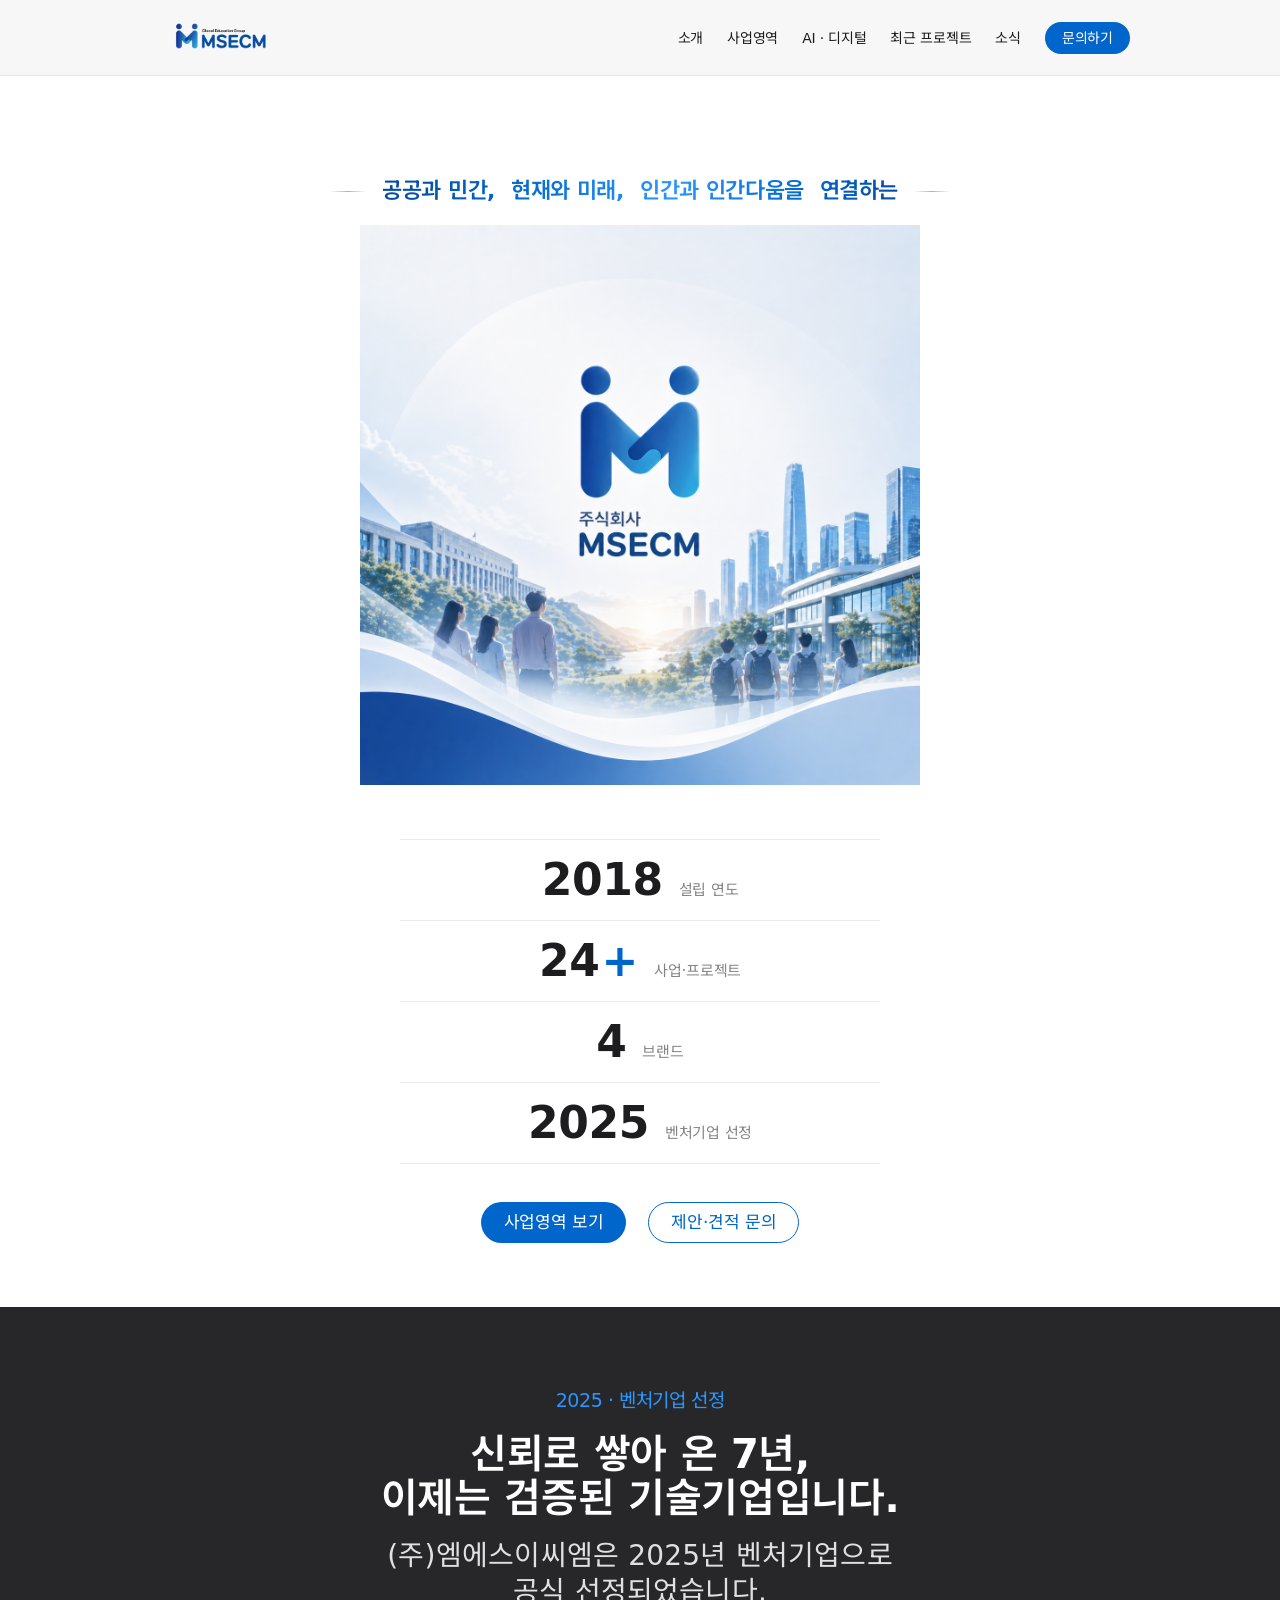
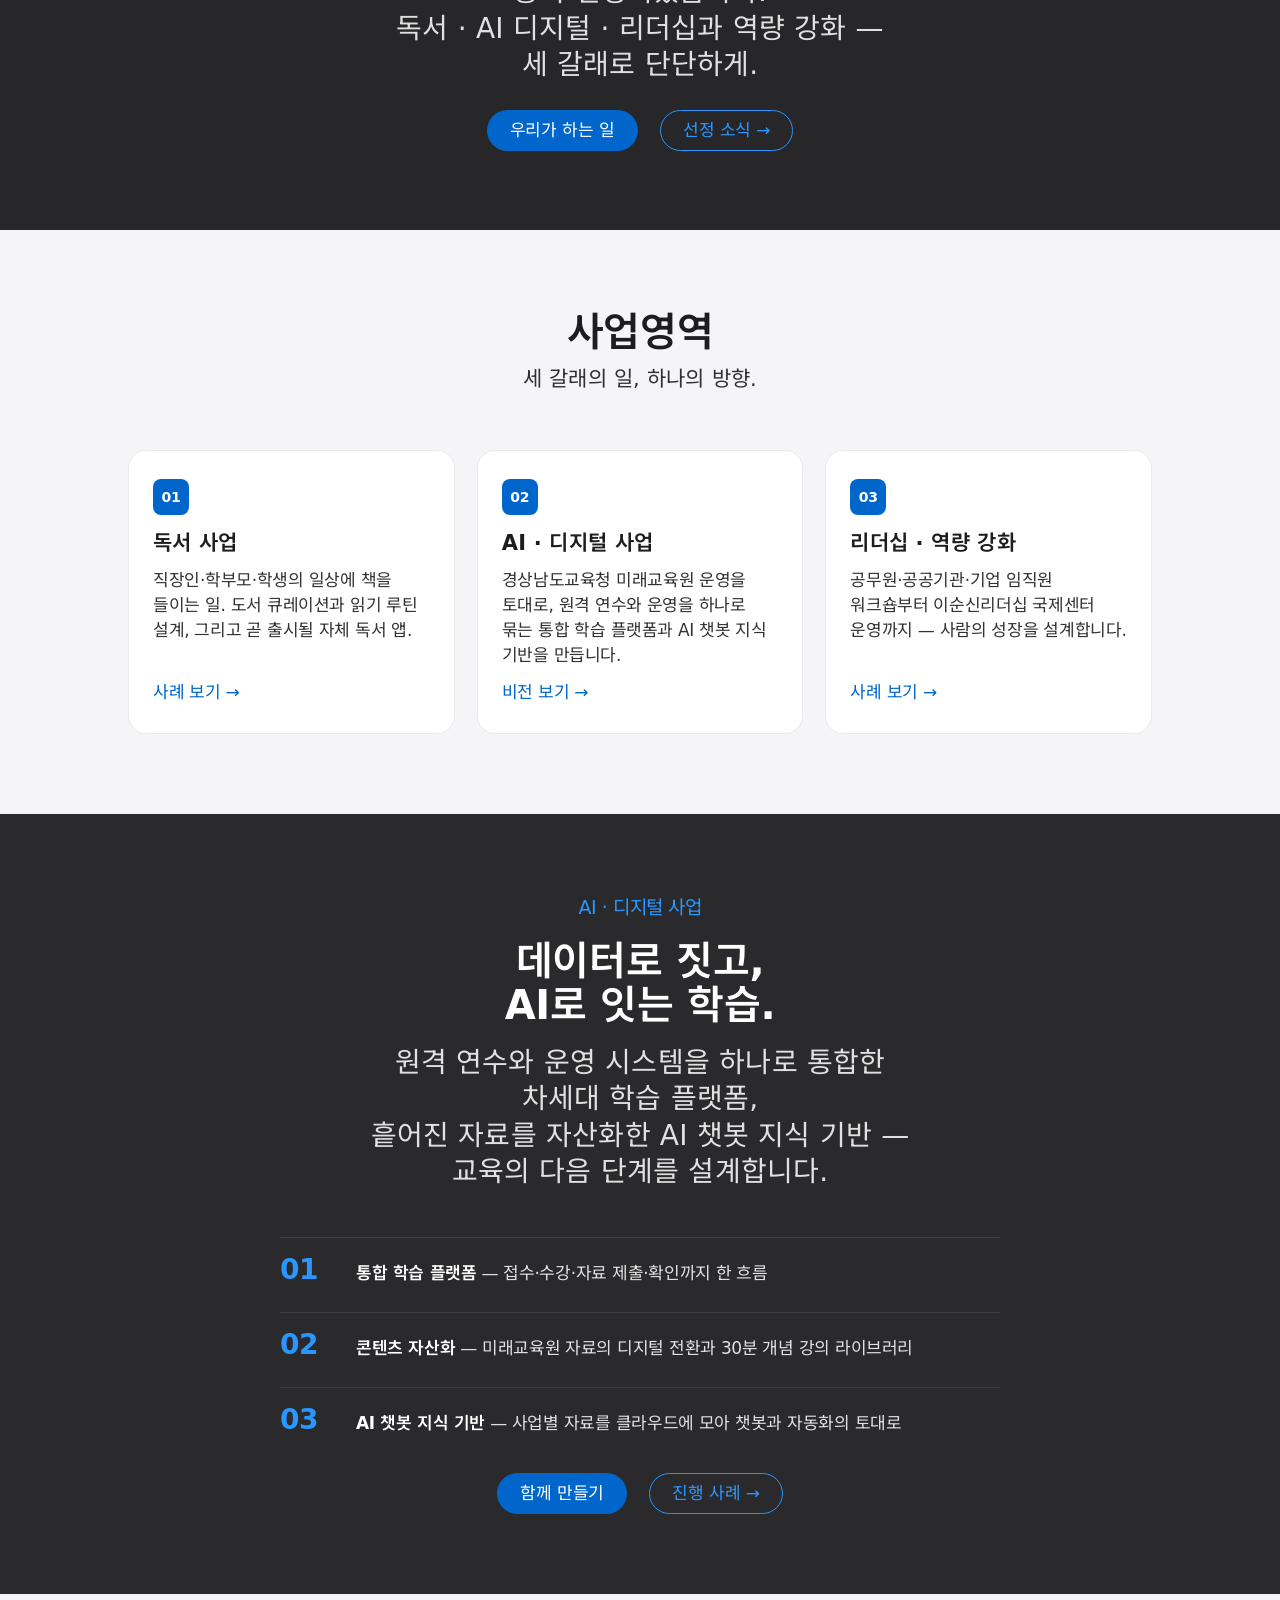
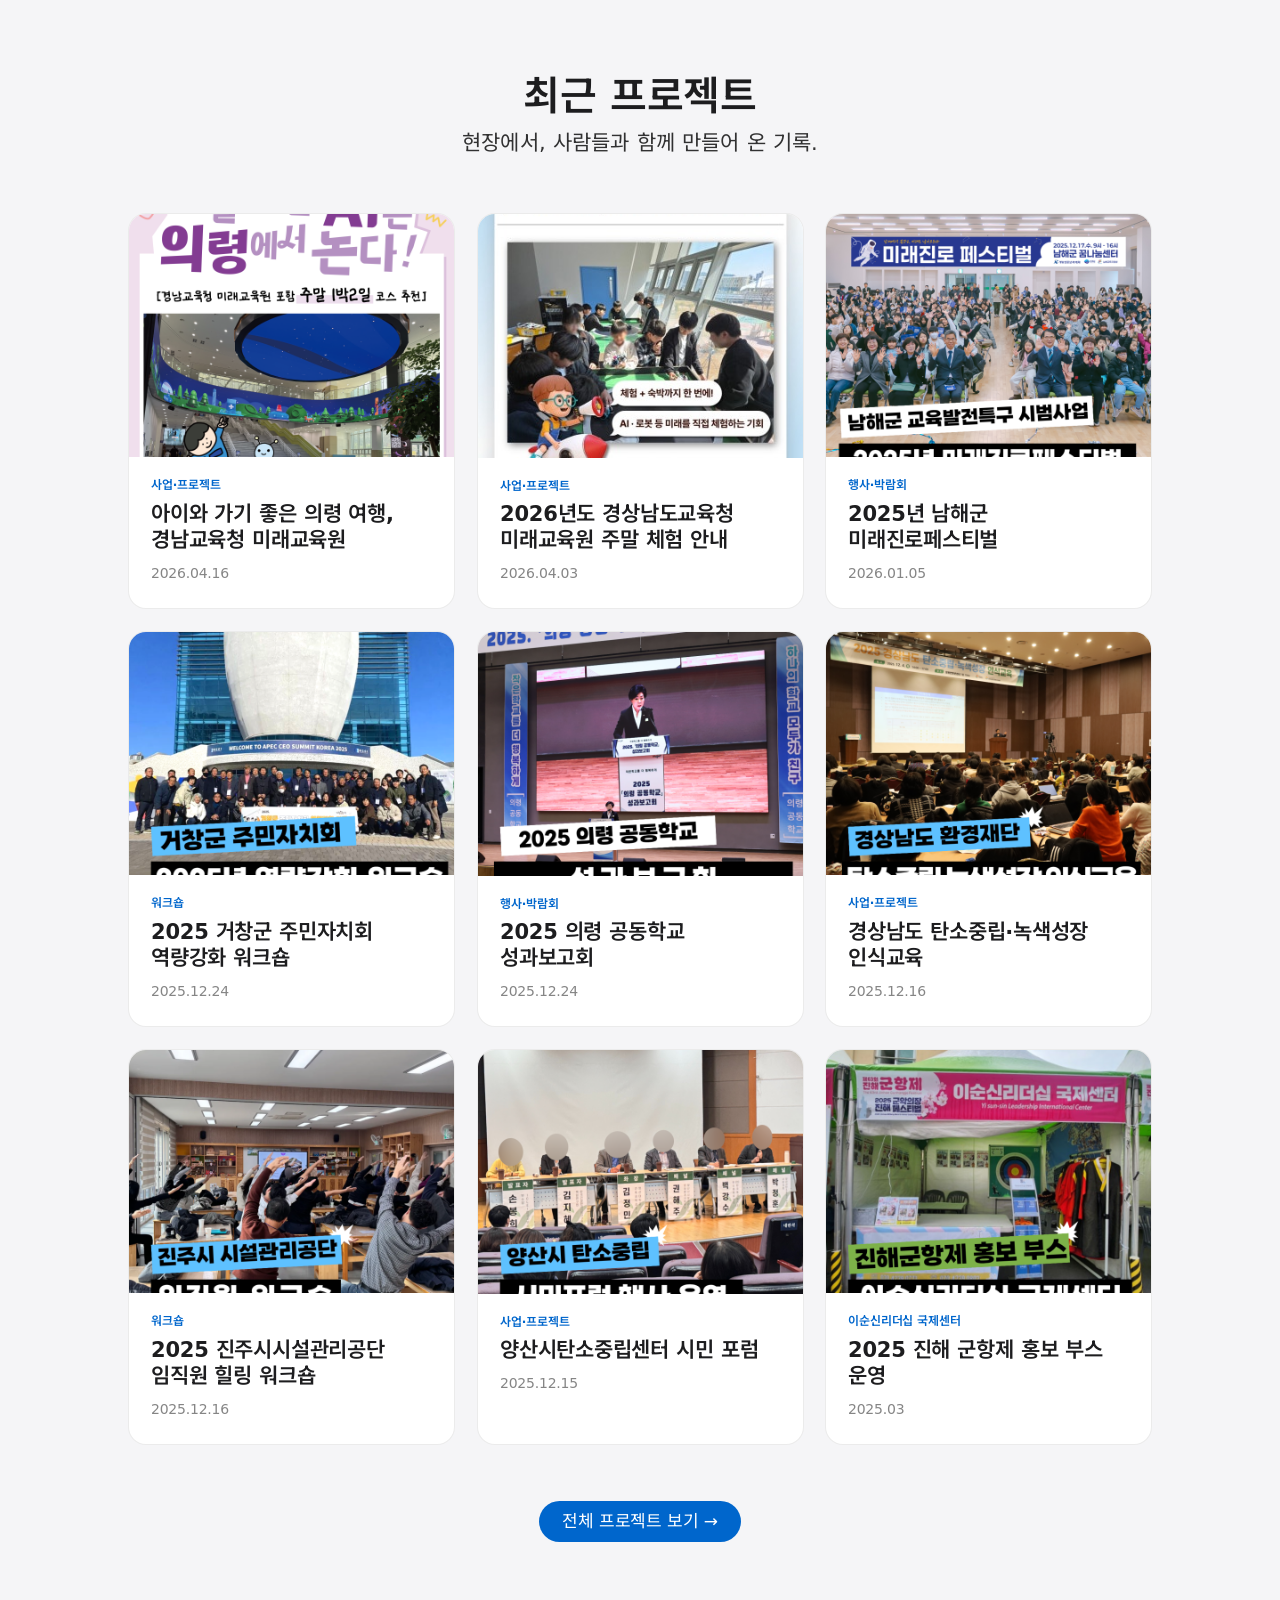
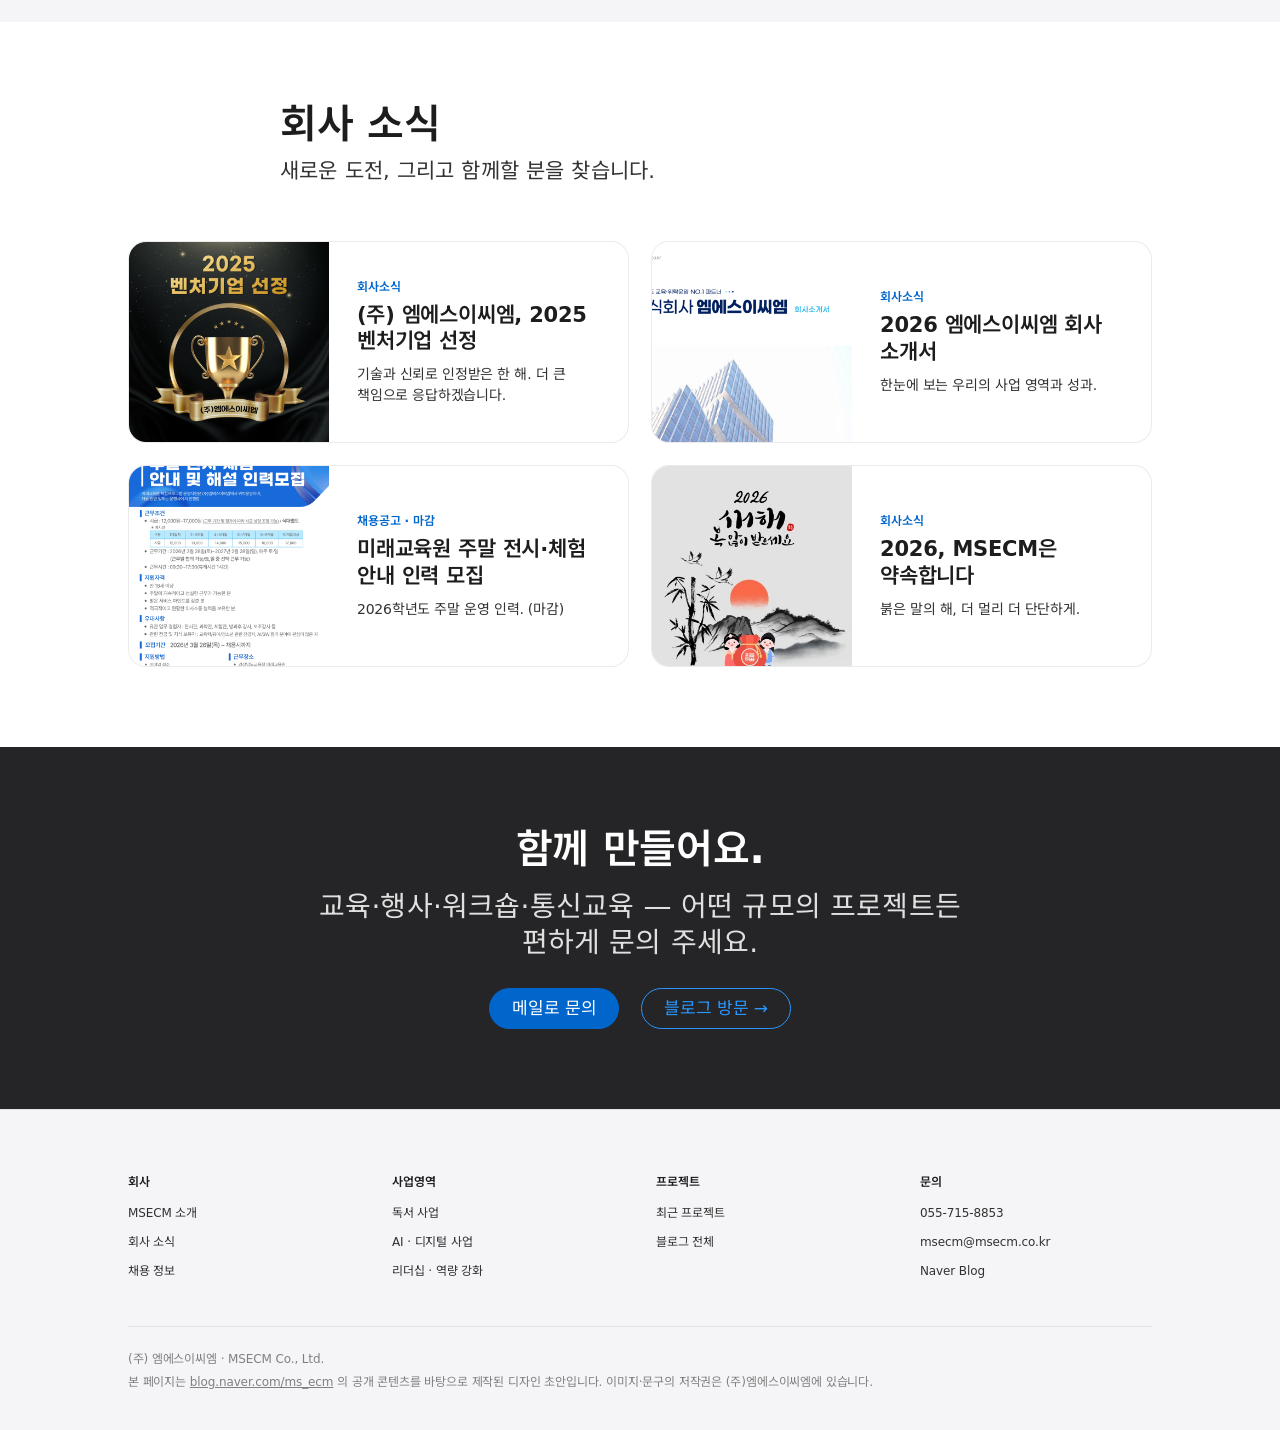
==== index.html @ b60a760e "feat: MSECM 회사 소개 단일 페이지 초안 블로그(blog.naver.com/ms_ecm)의 공개 콘텐츠를 바탕으로 design.md (Apple-inspired) 가이드라" ====
<!doctype html>
<html lang="ko">
<head>
  <meta charset="UTF-8" />
  <meta name="viewport" content="width=device-width, initial-scale=1, viewport-fit=cover" />
  <title>엠에스이씨엠 — 당신의 모든 기록을 담는 공간</title>
  <meta name="description" content="(주)엠에스이씨엠 MSECM. 독서 사업 · AI 디지털 사업 · 리더십과 역량 강화 — 사람과 미래를 잇는 교육 그룹." />
  <meta property="og:title" content="엠에스이씨엠 — 당신의 모든 기록을 담는 공간" />
  <meta property="og:image" content="assets/logo.png" />
  <link rel="icon" href="assets/logo.png" />
  <link rel="preconnect" href="https://fonts.googleapis.com" />
  <link rel="preconnect" href="https://fonts.gstatic.com" crossorigin />
  <link href="https://fonts.googleapis.com/css2?family=Inter:wght@300;400;600;700&family=Noto+Sans+KR:wght@300;400;500;600;700&display=swap" rel="stylesheet" />
  <link rel="stylesheet" href="styles.css" />
  <script defer src="scripts/reveal.js"></script>
</head>
<body>

  <!-- ────────────────────────  HEADER (frosted)  ──────────────────────── -->
  <div class="sub-nav">
    <div class="sub-nav__inner">
      <a class="sub-nav__brand" href="#" data-scroll-top aria-label="엠에스이씨엠 홈">
        <img src="assets/logo.png" alt="MSECM" />
      </a>
      <ul class="sub-nav__links">
        <li><a href="#about">소개</a></li>
        <li><a href="#business">사업영역</a></li>
        <li><a href="#digital">AI · 디지털</a></li>
        <li><a href="#projects">최근 프로젝트</a></li>
        <li><a href="#news">소식</a></li>
      </ul>
      <a class="pill pill--primary pill--sm" href="#contact">문의하기</a>
    </div>
  </div>

  <main>

    <!-- ────────────  HERO TILE — LIGHT  ──────────── -->
    <section class="tile tile--light tile--hero" id="hero">
      <div class="tile__stack" data-reveal data-reveal-stagger>
        <p class="tile__eyebrow"><span class="nowrap">공공과 민간,</span> <span class="nowrap">현재와 미래,</span> <span class="nowrap">인간과 인간다움을</span> <span class="nowrap">연결하는</span></p>
        <h1 class="visually-hidden">주식회사 MSECM</h1>

        <figure class="hero-visual">
          <img src="assets/hero-visual.png"
               alt="주식회사 MSECM — 공공과 민간, 사람과 도시를 잇는 교육 그룹"
               width="1254" height="1254"
               loading="eager" decoding="async" />
        </figure>

        <!-- Hero stats — verified facts from the blog only. Numbers
             count up on viewport entry; replace count-to attributes with
             real metrics once supplied. -->
        <dl class="hero-stats" aria-label="MSECM 핵심 지표">
          <div class="hero-stats__item" data-reveal>
            <dt class="hero-stats__value">
              <span class="hero-stats__num" data-count-to="2018">0</span>
            </dt>
            <dd class="hero-stats__label">설립 연도</dd>
          </div>
          <div class="hero-stats__item" data-reveal>
            <dt class="hero-stats__value">
              <span class="hero-stats__num" data-count-to="24">0</span><span class="hero-stats__plus">+</span>
            </dt>
            <dd class="hero-stats__label">사업·프로젝트</dd>
          </div>
          <div class="hero-stats__item" data-reveal>
            <dt class="hero-stats__value">
              <span class="hero-stats__num" data-count-to="4">0</span>
            </dt>
            <dd class="hero-stats__label">브랜드</dd>
          </div>
          <div class="hero-stats__item" data-reveal>
            <dt class="hero-stats__value">
              <span class="hero-stats__num" data-count-to="2025">0</span>
            </dt>
            <dd class="hero-stats__label">벤처기업 선정</dd>
          </div>
        </dl>

        <div class="tile__actions">
          <a class="pill pill--primary" href="#business">사업영역 보기</a>
          <a class="pill pill--ghost" href="#contact">제안·견적 문의</a>
        </div>
      </div>
    </section>

    <!-- ────────────  ABOUT TILE — DARK  ──────────── -->
    <section class="tile tile--dark" id="about">
      <div class="tile__stack tile__stack--narrow" data-reveal data-reveal-stagger>
        <p class="tile__eyebrow tile__eyebrow--on-dark">2025 · 벤처기업 선정</p>
        <h2 class="tile__headline">
          <span class="nowrap">신뢰로 쌓아 온 7년,</span><br />
          <span class="nowrap">이제는 검증된 기술기업입니다.</span>
        </h2>
        <p class="tile__lede tile__lede--on-dark">
          (주)엠에스이씨엠은 <span class="nowrap">2025년 벤처기업으로</span> <span class="nowrap">공식 선정되었습니다.</span><br />
          독서 · <span class="nowrap">AI 디지털</span> · <span class="nowrap">리더십과 역량 강화</span> — <span class="nowrap">세 갈래로 단단하게.</span>
        </p>
        <div class="tile__actions">
          <a class="pill pill--primary" href="#business">우리가 하는 일</a>
          <a class="pill pill--ghost-on-dark" href="https://blog.naver.com/ms_ecm/224118324405" target="_blank" rel="noopener">선정 소식 →</a>
        </div>
      </div>
    </section>

    <!-- ────────────  BUSINESS GRID — LIGHT (PARCHMENT)  ────────────
         3대 사업으로 단순화: 독서 / AI 디지털 / 리더십·역량 강화 -->
    <section class="tile tile--parchment" id="business">
      <div class="container">
        <header class="section-head" data-reveal data-reveal-stagger>
          <h2 class="section-head__title">사업영역</h2>
          <p class="section-head__lede">
            <span class="nowrap">세 갈래의 일,</span> <span class="nowrap">하나의 방향.</span>
          </p>
        </header>

        <div class="grid grid--3" data-reveal>
          <article class="utility-card">
            <div class="utility-card__icon utility-card__icon--blue">01</div>
            <h3 class="utility-card__title">독서 사업</h3>
            <p class="utility-card__text">
              직장인·학부모·학생의 일상에 책을 들이는 일.
              도서 큐레이션과 읽기 루틴 설계, 그리고 곧 출시될 자체 독서 앱.
            </p>
            <a class="utility-card__link" href="#projects">사례 보기 →</a>
          </article>

          <article class="utility-card">
            <div class="utility-card__icon utility-card__icon--blue">02</div>
            <h3 class="utility-card__title">AI · 디지털 사업</h3>
            <p class="utility-card__text">
              경상남도교육청 미래교육원 운영을 토대로, 원격 연수와 운영을 하나로 묶는 통합 학습 플랫폼과 AI 챗봇 지식 기반을 만듭니다.
            </p>
            <a class="utility-card__link" href="#digital">비전 보기 →</a>
          </article>

          <article class="utility-card">
            <div class="utility-card__icon utility-card__icon--blue">03</div>
            <h3 class="utility-card__title">리더십 · 역량 강화</h3>
            <p class="utility-card__text">
              공무원·공공기관·기업 임직원 워크숍부터 이순신리더십 국제센터 운영까지 — 사람의 성장을 설계합니다.
            </p>
            <a class="utility-card__link" href="#projects">사례 보기 →</a>
          </article>
        </div>
      </div>
    </section>

    <!-- ────────────  AI · DIGITAL VISION TILE — DARK  ──────────── -->
    <section class="tile tile--dark tile--dark-2" id="digital">
      <div class="tile__stack" data-reveal data-reveal-stagger>
        <p class="tile__eyebrow tile__eyebrow--on-dark">AI · 디지털 사업</p>
        <h2 class="tile__headline">
          <span class="nowrap">데이터로 짓고,</span><br /><span class="nowrap">AI로 잇는 학습.</span>
        </h2>
        <p class="tile__lede tile__lede--on-dark">
          <span class="nowrap">원격 연수와 운영 시스템을 하나로 통합한</span> <span class="nowrap">차세대 학습 플랫폼,</span><br />
          <span class="nowrap">흩어진 자료를 자산화한</span> <span class="nowrap">AI 챗봇 지식 기반</span> — <span class="nowrap">교육의 다음 단계를 설계합니다.</span>
        </p>

        <ul class="vision-points" aria-label="AI 디지털 핵심 과제">
          <li class="vision-points__item">
            <span class="vision-points__num">01</span>
            <span class="vision-points__text"><strong>통합 학습 플랫폼</strong> — 접수·수강·자료 제출·확인까지 한 흐름</span>
          </li>
          <li class="vision-points__item">
            <span class="vision-points__num">02</span>
            <span class="vision-points__text"><strong>콘텐츠 자산화</strong> — 미래교육원 자료의 디지털 전환과 30분 개념 강의 라이브러리</span>
          </li>
          <li class="vision-points__item">
            <span class="vision-points__num">03</span>
            <span class="vision-points__text"><strong>AI 챗봇 지식 기반</strong> — 사업별 자료를 클라우드에 모아 챗봇과 자동화의 토대로</span>
          </li>
        </ul>

        <div class="tile__actions">
          <a class="pill pill--primary" href="#contact">함께 만들기</a>
          <a class="pill pill--ghost-on-dark" href="#projects">진행 사례 →</a>
        </div>
      </div>
    </section>

    <!-- ────────────  RECENT PROJECTS GALLERY — PARCHMENT  ──────────── -->
    <section class="tile tile--parchment" id="projects">
      <div class="container">
        <header class="section-head" data-reveal data-reveal-stagger>
          <h2 class="section-head__title">최근 프로젝트</h2>
          <p class="section-head__lede">
            현장에서, 사람들과 함께 만들어 온 기록.
          </p>
        </header>

        <div class="grid grid--3">
          <!-- Project cards filled below by data -->
          <a class="project-card" data-reveal href="https://blog.naver.com/ms_ecm/224254129410" target="_blank" rel="noopener">
            <figure class="project-card__media"><img src="assets/posts/post_01.jpg" alt="" loading="lazy" /></figure>
            <div class="project-card__body">
              <p class="project-card__cat">사업·프로젝트</p>
              <h3 class="project-card__title">아이와 가기 좋은 의령 여행, 경남교육청 미래교육원</h3>
              <p class="project-card__date">2026.04.16</p>
            </div>
          </a>

          <a class="project-card" data-reveal href="https://blog.naver.com/ms_ecm/224239577907" target="_blank" rel="noopener">
            <figure class="project-card__media"><img src="assets/posts/post_02.jpg" alt="" loading="lazy" /></figure>
            <div class="project-card__body">
              <p class="project-card__cat">사업·프로젝트</p>
              <h3 class="project-card__title">2026년도 경상남도교육청 미래교육원 주말 체험 안내</h3>
              <p class="project-card__date">2026.04.03</p>
            </div>
          </a>

          <a class="project-card" data-reveal href="https://blog.naver.com/ms_ecm/224135117184" target="_blank" rel="noopener">
            <figure class="project-card__media"><img src="assets/posts/post_06.jpg" alt="" loading="lazy" /></figure>
            <div class="project-card__body">
              <p class="project-card__cat">행사·박람회</p>
              <h3 class="project-card__title">2025년 남해군 미래진로페스티벌</h3>
              <p class="project-card__date">2026.01.05</p>
            </div>
          </a>

          <a class="project-card" data-reveal href="https://blog.naver.com/ms_ecm/224121180670" target="_blank" rel="noopener">
            <figure class="project-card__media"><img src="assets/posts/post_10.jpg" alt="" loading="lazy" /></figure>
            <div class="project-card__body">
              <p class="project-card__cat">워크숍</p>
              <h3 class="project-card__title">2025 거창군 주민자치회 역량강화 워크숍</h3>
              <p class="project-card__date">2025.12.24</p>
            </div>
          </a>

          <a class="project-card" data-reveal href="https://blog.naver.com/ms_ecm/224121122840" target="_blank" rel="noopener">
            <figure class="project-card__media"><img src="assets/posts/post_11.jpg" alt="" loading="lazy" /></figure>
            <div class="project-card__body">
              <p class="project-card__cat">행사·박람회</p>
              <h3 class="project-card__title">2025 의령 공동학교 성과보고회</h3>
              <p class="project-card__date">2025.12.24</p>
            </div>
          </a>

          <a class="project-card" data-reveal href="https://blog.naver.com/ms_ecm/224111872100" target="_blank" rel="noopener">
            <figure class="project-card__media"><img src="assets/posts/post_13.jpg" alt="" loading="lazy" /></figure>
            <div class="project-card__body">
              <p class="project-card__cat">사업·프로젝트</p>
              <h3 class="project-card__title">경상남도 탄소중립·녹색성장 인식교육</h3>
              <p class="project-card__date">2025.12.16</p>
            </div>
          </a>

          <a class="project-card" data-reveal href="https://blog.naver.com/ms_ecm/224111669261" target="_blank" rel="noopener">
            <figure class="project-card__media"><img src="assets/posts/post_14.jpg" alt="" loading="lazy" /></figure>
            <div class="project-card__body">
              <p class="project-card__cat">워크숍</p>
              <h3 class="project-card__title">2025 진주시시설관리공단 임직원 힐링 워크숍</h3>
              <p class="project-card__date">2025.12.16</p>
            </div>
          </a>

          <a class="project-card" data-reveal href="https://blog.naver.com/ms_ecm/224110159519" target="_blank" rel="noopener">
            <figure class="project-card__media"><img src="assets/posts/post_15.jpg" alt="" loading="lazy" /></figure>
            <div class="project-card__body">
              <p class="project-card__cat">사업·프로젝트</p>
              <h3 class="project-card__title">양산시탄소중립센터 시민 포럼</h3>
              <p class="project-card__date">2025.12.15</p>
            </div>
          </a>

          <a class="project-card" data-reveal href="https://blog.naver.com/ms_ecm/223898147611" target="_blank" rel="noopener">
            <figure class="project-card__media"><img src="assets/posts/post_33.jpg" alt="" loading="lazy" /></figure>
            <div class="project-card__body">
              <p class="project-card__cat">이순신리더십 국제센터</p>
              <h3 class="project-card__title">2025 진해 군항제 홍보 부스 운영</h3>
              <p class="project-card__date">2025.03</p>
            </div>
          </a>
        </div>

        <div class="section-foot">
          <a class="pill pill--primary" href="https://blog.naver.com/ms_ecm" target="_blank" rel="noopener">전체 프로젝트 보기 →</a>
        </div>
      </div>
    </section>

    <!-- ────────────  NEWS — LIGHT  ──────────── -->
    <section class="tile tile--light" id="news">
      <div class="container">
        <header class="section-head section-head--left" data-reveal data-reveal-stagger>
          <h2 class="section-head__title">회사 소식</h2>
          <p class="section-head__lede">새로운 도전, 그리고 함께할 분을 찾습니다.</p>
        </header>

        <div class="grid grid--2">
          <a class="news-card" data-reveal href="https://blog.naver.com/ms_ecm/224118324405" target="_blank" rel="noopener">
            <figure class="news-card__media"><img src="assets/posts/post_12.jpg" alt="" loading="lazy" /></figure>
            <div class="news-card__body">
              <p class="news-card__cat">회사소식</p>
              <h3 class="news-card__title">(주) 엠에스이씨엠, 2025 벤처기업 선정</h3>
              <p class="news-card__text">기술과 신뢰로 인정받은 한 해. 더 큰 책임으로 응답하겠습니다.</p>
            </div>
          </a>

          <a class="news-card" data-reveal href="https://blog.naver.com/ms_ecm/224178712526" target="_blank" rel="noopener">
            <figure class="news-card__media"><img src="assets/posts/post_05.jpg" alt="" loading="lazy" /></figure>
            <div class="news-card__body">
              <p class="news-card__cat">회사소식</p>
              <h3 class="news-card__title">2026 엠에스이씨엠 회사 소개서</h3>
              <p class="news-card__text">한눈에 보는 우리의 사업 영역과 성과.</p>
            </div>
          </a>

          <a class="news-card" data-reveal href="https://blog.naver.com/ms_ecm/224230295740" target="_blank" rel="noopener">
            <figure class="news-card__media"><img src="assets/posts/post_03.jpg" alt="" loading="lazy" /></figure>
            <div class="news-card__body">
              <p class="news-card__cat">채용공고 · 마감</p>
              <h3 class="news-card__title">미래교육원 주말 전시·체험 안내 인력 모집</h3>
              <p class="news-card__text">2026학년도 주말 운영 인력. (마감)</p>
            </div>
          </a>

          <a class="news-card" data-reveal href="https://blog.naver.com/ms_ecm/224131287110" target="_blank" rel="noopener">
            <figure class="news-card__media"><img src="assets/posts/post_07.jpg" alt="" loading="lazy" /></figure>
            <div class="news-card__body">
              <p class="news-card__cat">회사소식</p>
              <h3 class="news-card__title">2026, MSECM은 약속합니다</h3>
              <p class="news-card__text">붉은 말의 해, 더 멀리 더 단단하게.</p>
            </div>
          </a>
        </div>
      </div>
    </section>

    <!-- ────────────  CTA — DARK  ──────────── -->
    <section class="tile tile--dark tile--dark-3" id="contact">
      <div class="tile__stack tile__stack--narrow" data-reveal data-reveal-stagger>
        <h2 class="tile__headline">
          함께 만들어요.
        </h2>
        <p class="tile__lede tile__lede--on-dark">
          교육·행사·워크숍·통신교육 — <span class="nowrap">어떤 규모의 프로젝트든</span> <span class="nowrap">편하게 문의 주세요.</span>
        </p>
        <div class="tile__actions">
          <a class="pill pill--primary" href="mailto:msecm@msecm.co.kr">메일로 문의</a>
          <a class="pill pill--ghost-on-dark" href="https://blog.naver.com/ms_ecm" target="_blank" rel="noopener">블로그 방문 →</a>
        </div>
      </div>
    </section>

  </main>

  <!-- ────────────────────────  FOOTER  ──────────────────────── -->
  <footer class="footer">
    <div class="container footer__inner">
      <div class="footer__cols">
        <section class="footer__col">
          <h4>회사</h4>
          <ul>
            <li><a href="#about">MSECM 소개</a></li>
            <li><a href="#news">회사 소식</a></li>
            <li><a href="#news">채용 정보</a></li>
          </ul>
        </section>
        <section class="footer__col">
          <h4>사업영역</h4>
          <ul>
            <li><a href="#business">독서 사업</a></li>
            <li><a href="#digital">AI · 디지털 사업</a></li>
            <li><a href="#business">리더십 · 역량 강화</a></li>
          </ul>
        </section>
        <section class="footer__col">
          <h4>프로젝트</h4>
          <ul>
            <li><a href="#projects">최근 프로젝트</a></li>
            <li><a href="https://blog.naver.com/ms_ecm" target="_blank" rel="noopener">블로그 전체</a></li>
          </ul>
        </section>
        <section class="footer__col">
          <h4>문의</h4>
          <ul>
            <li><a href="tel:055-715-8853">055-715-8853</a></li>
            <li><a href="mailto:msecm@msecm.co.kr">msecm@msecm.co.kr</a></li>
            <li><a href="https://blog.naver.com/ms_ecm" target="_blank" rel="noopener">Naver Blog</a></li>
          </ul>
        </section>
      </div>

      <div class="footer__legal">
        <p>(주) 엠에스이씨엠 · MSECM Co., Ltd.</p>
        <p class="footer__fineprint">
          본 페이지는 <a href="https://blog.naver.com/ms_ecm" target="_blank" rel="noopener">blog.naver.com/ms_ecm</a> 의 공개 콘텐츠를 바탕으로 제작된 디자인 초안입니다.
          이미지·문구의 저작권은 (주)엠에스이씨엠에 있습니다.
        </p>
      </div>
    </div>
  </footer>

</body>
</html>
---- styles.css ----
/* ============================================================
   MSECM — Apple-inspired design system
   Tokens are taken directly from design.md.
   ============================================================ */

:root {
  /* ── Color tokens ── */
  --action-blue:        #0066cc;
  --focus-blue:         #0071e3;
  --sky-link:           #2997ff;
  --ink:                #1d1d1f;          /* near-black ink */
  --paper:              #ffffff;
  --parchment:          #f5f5f7;
  --pearl:              #fafafc;
  --tile-dark-1:        #272729;
  --tile-dark-2:        #2a2a2c;
  --tile-dark-3:        #252527;
  --void:               #000000;

  --ink-80:             rgba(0, 0, 0, 0.80);
  --ink-48:             rgba(0, 0, 0, 0.48);
  --hairline:           rgba(0, 0, 0, 0.08);
  --divider-04:         rgba(0, 0, 0, 0.04);
  --chip-gray:          rgba(210, 210, 215, 0.64);

  /* ── The single shadow in the system (product on surface) ── */
  --product-shadow:     rgba(0, 0, 0, 0.22) 3px 5px 30px 0;

  /* ── Type stacks ──
     SF Pro on Apple platforms via system-ui; Inter as the closest
     open-source equivalent elsewhere; Noto Sans KR for Hangul. */
  --font-display:
    "SF Pro Display", -apple-system, BlinkMacSystemFont, system-ui,
    "Inter", "Noto Sans KR", "Helvetica Neue", Helvetica, Arial, sans-serif;
  --font-text:
    "SF Pro Text", -apple-system, BlinkMacSystemFont, system-ui,
    "Inter", "Noto Sans KR", "Helvetica Neue", Helvetica, Arial, sans-serif;

  /* ── Radii ── */
  --r-pill:    980px;
  --r-card:    18px;
  --r-utility: 8px;
  --r-pearl:   11px;

  /* ── Heights ── */
  --subnav-h:  76px;
}

/* ────────────────  Reset / base  ──────────────── */
*, *::before, *::after { box-sizing: border-box; }
html, body { margin: 0; padding: 0; }
html {
  scroll-behavior: smooth;
  /* ── Korean line-breaking rules ──
     `word-break: normal` (default) splits long Hangul runs at *syllable*
     boundaries when a line overflows, producing awkward breaks like
     "선정되었습니|다". `keep-all` treats Hangul as words separated by
     spaces — same rule the language already uses for ear/eye reading.
     `overflow-wrap: break-word` keeps a safety net for legitimately
     unbreakable strings (long URLs, no-space CJK).
     `line-break: strict` improves punctuation handling at line ends. */
  word-break: keep-all;
  overflow-wrap: break-word;
  line-break: strict;
}
body {
  background: var(--paper);
  color: var(--ink);
  font-family: var(--font-text);
  font-size: 17px;
  font-weight: 400;
  line-height: 1.47;
  letter-spacing: -0.374px;
  -webkit-font-smoothing: antialiased;
  -moz-osx-font-smoothing: grayscale;
  text-rendering: optimizeLegibility;
}
img { max-width: 100%; height: auto; display: block; }
a { color: var(--action-blue); text-decoration: none; }
a:hover { text-decoration: underline; }
ul { list-style: none; padding: 0; margin: 0; }
button { font: inherit; }

/* Universal focus ring — Focus Blue, never decorative */
:focus-visible {
  outline: 2px solid var(--focus-blue);
  outline-offset: 2px;
  border-radius: 6px;
}

/* ────────────────────  HEADER (frosted parchment)  ──────────────────── */
.sub-nav {
  position: sticky;
  top: 0;
  z-index: 100;
  height: var(--subnav-h);
  background: rgba(245, 245, 247, 0.80);
  backdrop-filter: saturate(180%) blur(20px);
  -webkit-backdrop-filter: saturate(180%) blur(20px);
  border-bottom: 1px solid var(--hairline);
}
.sub-nav__inner {
  max-width: 1024px;
  margin: 0 auto;
  height: 100%;
  padding: 0 22px;
  display: flex;
  align-items: center;
  gap: 24px;
}
.sub-nav__brand {
  display: inline-flex;
  align-items: center;
  height: 60px;
}
.sub-nav__brand img {
  height: 56px;        /* 단일 헤더 — 워드마크가 또렷하게 살아남는 큰 사이즈 */
  width: auto;
  display: block;
}
.sub-nav__brand:hover { text-decoration: none; opacity: 0.85; }
.sub-nav__links {
  display: flex;
  gap: 24px;
  margin-left: auto;
}
.sub-nav__links a {
  color: var(--ink);
  font-size: 14px;
  font-weight: 400;
  letter-spacing: -0.224px;
}
.sub-nav__links a:hover { text-decoration: none; opacity: 0.7; }

/* ──────────────────────────  PILL CTAs  ────────────────────────── */
.pill {
  display: inline-flex;
  align-items: center;
  justify-content: center;
  font-family: var(--font-text);
  font-size: 17px;
  font-weight: 400;
  line-height: 1;
  letter-spacing: -0.22px;
  border-radius: var(--r-pill);
  padding: 11px 22px;
  border: 1px solid transparent;
  cursor: pointer;
  transition: transform 0.18s ease, background-color 0.18s ease, color 0.18s ease;
  text-decoration: none;
  white-space: nowrap;
}
.pill:hover { text-decoration: none; }
.pill:active { transform: scale(0.95); }   /* signature press */
.pill--sm { font-size: 14px; padding: 8px 16px; letter-spacing: -0.224px; }

.pill--primary {
  background: var(--action-blue);
  color: var(--paper);
}
.pill--primary:hover { background: #0077ed; }

.pill--ghost {
  background: transparent;
  color: var(--action-blue);
  border-color: var(--action-blue);
}
.pill--ghost:hover { background: rgba(0, 102, 204, 0.05); }

.pill--ghost-on-dark {
  background: transparent;
  color: var(--sky-link);
  border-color: var(--sky-link);
}
.pill--ghost-on-dark:hover { background: rgba(41, 151, 255, 0.10); }

/* ─────────────────────────  TILES (full-bleed)  ───────────────────── */
.tile {
  width: 100%;
  padding: 80px 22px;
  /* Edge-to-edge: NO border-radius. Color change is the divider. */
}
.tile--hero { padding-top: 100px; padding-bottom: 64px; }

.tile--light      { background: var(--paper);      color: var(--ink); }
.tile--parchment  { background: var(--parchment);  color: var(--ink); }
.tile--dark       { background: var(--tile-dark-1); color: var(--paper); }
.tile--dark-2     { background: var(--tile-dark-2); color: var(--paper); }
.tile--dark-3     { background: var(--tile-dark-3); color: var(--paper); }

.tile__stack {
  max-width: 980px;
  margin: 0 auto;
  text-align: center;
  display: flex;
  flex-direction: column;
  align-items: center;
  gap: 18px;
}
.tile__stack--narrow { max-width: 760px; }

.tile__eyebrow {
  font-family: var(--font-display);
  font-size: 19px;
  font-weight: 400;
  line-height: 1.42;
  letter-spacing: -0.022em;
  color: var(--action-blue);
  margin: 0;
  text-transform: none;
  max-width: 720px;
}
.tile__eyebrow--on-dark { color: var(--sky-link); }

/* ─── Hero eyebrow: gradient + side hairlines ─────────────────────────────
   The hero's slogan needs more presence than a regular eyebrow without
   becoming a headline. Treatment: a multi-stop blue gradient clipped to
   the text + thin hairline rules on both sides + weight 600 to lift it
   off the canvas. Scoped to .tile--hero so other eyebrows stay calm. */
.tile--hero .tile__eyebrow {
  font-size: 22px;
  font-weight: 600;
  line-height: 1.40;
  letter-spacing: -0.020em;
  display: flex;
  align-items: center;
  justify-content: center;
  gap: 16px;
  text-align: center;

  /* Gradient text — Action Blue → Sky Link Blue → deep navy.
     The gradient gives the slogan a quiet shimmer that matches the
     blue palette of the hero illustration. */
  background-image: linear-gradient(
    100deg,
    #0a3a8c 0%,
    #0066cc 28%,
    #2997ff 55%,
    #0066cc 78%,
    #0a3a8c 100%
  );
  -webkit-background-clip: text;
          background-clip: text;
  color: transparent;
  -webkit-text-fill-color: transparent;
}
.tile--hero .tile__eyebrow::before,
.tile--hero .tile__eyebrow::after {
  content: '';
  display: inline-block;
  flex: 0 0 auto;
  width: 36px;
  height: 1px;
  background: linear-gradient(
    90deg,
    transparent 0%,
    rgba(0, 102, 204, 0.45) 50%,
    rgba(0, 102, 204, 0) 100%
  );
}
.tile--hero .tile__eyebrow::after {
  background: linear-gradient(
    90deg,
    rgba(0, 102, 204, 0) 0%,
    rgba(0, 102, 204, 0.45) 50%,
    transparent 100%
  );
}

@media (max-width: 640px) {
  .tile--hero .tile__eyebrow {
    font-size: 17px;
    gap: 10px;
    flex-wrap: nowrap;
  }
  .tile--hero .tile__eyebrow::before,
  .tile--hero .tile__eyebrow::after { width: 22px; }
}

.tile__headline {
  font-family: var(--font-display);
  font-size: 40px;
  font-weight: 600;
  line-height: 1.10;
  letter-spacing: -0.32px;
  margin: 0;
}
.tile__headline--xl {
  font-size: 56px;
  line-height: 1.07;
  letter-spacing: -0.28px;
}

.tile__lede {
  font-family: var(--font-display);
  font-size: 28px;
  font-weight: 400;
  line-height: 1.30;
  letter-spacing: 0.196px;
  margin: 0;
  max-width: 720px;
  color: var(--ink);
}
.tile__lede--on-dark { color: rgba(255, 255, 255, 0.86); }

.tile__actions {
  display: flex;
  gap: 22px;
  flex-wrap: wrap;
  justify-content: center;
  margin-top: 8px;
}

/* ──────────────────────  HERO STATS (vertical strip)  ──────────────────────
   Stacked vertically — each row is a single oversized number with a quiet
   label, separated by hairlines. Numbers count up on viewport entry via JS. */
.hero-stats {
  display: flex;
  flex-direction: column;
  gap: 0;
  margin: 36px 0 12px;
  padding: 0;
  list-style: none;
  width: 100%;
  max-width: 480px;
}
.hero-stats__item {
  display: flex;
  align-items: baseline;
  justify-content: center;     /* center the (number + label) pair */
  gap: 16px;
  padding: 18px 4px;
  border-top: 1px solid var(--hairline);
  text-align: center;
}
.hero-stats__item:last-child { border-bottom: 1px solid var(--hairline); }

.hero-stats__value {
  font-family: var(--font-display);
  font-size: 44px;
  font-weight: 600;
  line-height: 1.0;
  letter-spacing: -0.36px;
  color: var(--ink);
  margin: 0;
  white-space: nowrap;
  display: inline-flex;
  align-items: baseline;
}
.hero-stats__num { display: inline-block; min-width: 0; }
.hero-stats__plus {
  color: var(--action-blue);
  font-weight: 600;
  margin-left: 2px;
}
.hero-stats__label {
  font-family: var(--font-text);
  font-size: 15px;
  font-weight: 400;
  letter-spacing: -0.224px;
  line-height: 1.30;
  color: var(--ink-48);
  margin: 0;
}

@media (max-width: 480px) {
  .hero-stats__value { font-size: 34px; }
  .hero-stats__label { font-size: 13px; }
  .hero-stats__item { padding: 14px 4px; gap: 16px; }
}

/* ──────────────────────  REVEAL ANIMATION (Apple-like)  ──────────────────────
   Generic scroll-triggered fade + slide. Honors prefers-reduced-motion.
   - [data-reveal]                : single element fades in
   - [data-reveal][data-reveal-stagger] > * : children stagger in sequence
*/
[data-reveal] {
  opacity: 0;
  transform: translateY(20px);
  transition:
    opacity 0.8s cubic-bezier(0.42, 0, 0.58, 1),
    transform 0.8s cubic-bezier(0.42, 0, 0.58, 1);
  will-change: opacity, transform;
}
[data-reveal].is-visible {
  opacity: 1;
  transform: none;
}

/* Stagger children of a revealed container */
[data-reveal-stagger] > * {
  opacity: 0;
  transform: translateY(16px);
  transition:
    opacity 0.7s cubic-bezier(0.42, 0, 0.58, 1),
    transform 0.7s cubic-bezier(0.42, 0, 0.58, 1);
}
[data-reveal-stagger].is-visible > * { opacity: 1; transform: none; }
[data-reveal-stagger].is-visible > *:nth-child(1) { transition-delay: 0.00s; }
[data-reveal-stagger].is-visible > *:nth-child(2) { transition-delay: 0.10s; }
[data-reveal-stagger].is-visible > *:nth-child(3) { transition-delay: 0.20s; }
[data-reveal-stagger].is-visible > *:nth-child(4) { transition-delay: 0.30s; }
[data-reveal-stagger].is-visible > *:nth-child(5) { transition-delay: 0.40s; }
[data-reveal-stagger].is-visible > *:nth-child(6) { transition-delay: 0.50s; }

/* Hero stats: when each row reveals individually it should slide in slightly
   from the right so the count-up reads as a "ticker arriving from offstage". */
.hero-stats__item[data-reveal] { transform: translateY(12px); }
.hero-stats__item[data-reveal].is-visible { transform: none; }

/* Reduced motion: skip everything, snap to final state */
@media (prefers-reduced-motion: reduce) {
  [data-reveal],
  [data-reveal-stagger] > * {
    opacity: 1 !important;
    transform: none !important;
    transition: none !important;
  }
}

/* ──────────────────────  VISION POINTS (AI 디지털 다크 타일)  ──────────────────────
   3-row numbered list inside the dark vision tile. Numbers are oversized
   in Sky Link Blue so they read against the near-black surface; the
   accompanying text sits at body weight with a strong-emphasis lead. */
.vision-points {
  display: flex;
  flex-direction: column;
  gap: 22px;
  margin: 28px auto 8px;
  padding: 0;
  list-style: none;
  width: 100%;
  max-width: 720px;
  text-align: left;
}
.vision-points__item {
  display: grid;
  grid-template-columns: 56px 1fr;
  align-items: baseline;
  gap: 20px;
  padding: 18px 0 4px;
  border-top: 1px solid rgba(255, 255, 255, 0.10);
}
.vision-points__num {
  font-family: var(--font-display);
  font-size: 28px;
  font-weight: 600;
  line-height: 1.0;
  letter-spacing: -0.02em;
  color: var(--sky-link);
}
.vision-points__text {
  font-family: var(--font-text);
  font-size: 17px;
  font-weight: 400;
  line-height: 1.47;
  letter-spacing: -0.374px;
  color: rgba(255, 255, 255, 0.86);
}
.vision-points__text strong {
  color: var(--paper);
  font-weight: 600;
}

@media (max-width: 640px) {
  .vision-points__item { grid-template-columns: 44px 1fr; gap: 14px; padding-top: 14px; }
  .vision-points__num { font-size: 22px; }
  .vision-points__text { font-size: 15px; }
}

/* ──────────────────────  HERO VISUAL  ──────────────────────
   The illustration *is* the headline — it carries the company name in
   typography. We let it bleed into the white hero canvas with only a
   gentle corner vignette so the artwork feels painted on the page rather
   than dropped on top of it. */
.hero-visual {
  position: relative;
  margin: 0 auto;
  width: 100%;
  max-width: 560px;
  aspect-ratio: 1 / 1;
  pointer-events: none;
  z-index: 0;
}
.hero-visual img {
  width: 100%;
  height: 100%;
  object-fit: cover;
  display: block;
  /* Light vignette only — the people and buildings near the edges should
     still be readable, just softened where they meet the white canvas. */
  -webkit-mask-image: radial-gradient(
    ellipse 95% 95% at 50% 50%,
    #000 70%,
    rgba(0, 0, 0, 0.85) 85%,
    rgba(0, 0, 0, 0.45) 95%,
    transparent 100%
  );
          mask-image: radial-gradient(
    ellipse 95% 95% at 50% 50%,
    #000 70%,
    rgba(0, 0, 0, 0.85) 85%,
    rgba(0, 0, 0, 0.45) 95%,
    transparent 100%
  );
}

@media (max-width: 480px) {
  .hero-visual { max-width: 360px; }
}

/* Korean phrase-keeping utility.
   Wrap a phrase that must stay on one line (e.g. "공식 선정되었습니다")
   so the browser's word-break: keep-all rule treats it as a single token.
   For inline use only — block elements would force their own line. */
.nowrap { white-space: nowrap; }

/* Visually-hidden text (SEO/screen-reader only).
   Used on the hero <h1> when the headline is delivered through imagery. */
.visually-hidden {
  position: absolute;
  width: 1px; height: 1px;
  padding: 0; margin: -1px;
  overflow: hidden;
  clip: rect(0, 0, 0, 0);
  white-space: nowrap;
  border: 0;
}

/* Generic product photo frame (also gets the system shadow) */
.product-frame {
  margin: 40px auto 0;
  width: 100%;
  max-width: 720px;
}
.product-frame--photo img {
  width: 100%;
  border-radius: var(--r-utility);
  box-shadow: var(--product-shadow);
}

/* ──────────────────────────  CONTAINERS  ────────────────────────── */
.container {
  max-width: 1024px;
  margin: 0 auto;
}

.section-head {
  text-align: center;
  margin: 0 auto 56px;
  max-width: 720px;
}
.section-head--left { text-align: left; }
.section-head__title {
  font-family: var(--font-display);
  font-size: 40px;
  font-weight: 600;
  line-height: 1.10;
  letter-spacing: -0.32px;
  margin: 0 0 12px;
}
.section-head__lede {
  font-family: var(--font-display);
  font-size: 21px;
  font-weight: 400;
  line-height: 1.30;
  letter-spacing: 0.231px;
  margin: 0;
  color: var(--ink-80);
}

.section-foot {
  margin-top: 56px;
  text-align: center;
}

/* ──────────────────────────  GRIDS  ────────────────────────── */
.grid {
  display: grid;
  gap: 22px;
}
.grid--2 { grid-template-columns: repeat(2, 1fr); }
.grid--3 { grid-template-columns: repeat(3, 1fr); }
.grid--4 { grid-template-columns: repeat(4, 1fr); }

/* ──────────────────────  UTILITY CARD  ─────────────────────── */
.utility-card {
  background: var(--paper);
  border: 1px solid var(--hairline);
  border-radius: var(--r-card);
  padding: 28px 24px;
  display: flex;
  flex-direction: column;
  gap: 12px;
  text-align: left;
  transition: transform 0.18s ease, border-color 0.18s ease;
  /* Grid items default to min-width: auto, which makes the cell expand
     to fit the widest unbreakable child (e.g. a long .nowrap phrase).
     Force the cell to honor its grid track instead. */
  min-width: 0;
}
.utility-card:hover {
  border-color: rgba(0, 0, 0, 0.16);
  transform: translateY(-2px);
}
.utility-card__icon {
  font-family: var(--font-display);
  font-size: 14px;
  font-weight: 600;
  letter-spacing: -0.224px;
  width: 36px; height: 36px;
  border-radius: var(--r-utility);
  display: inline-flex; align-items: center; justify-content: center;
  background: var(--parchment);
  color: var(--ink);
  margin-bottom: 4px;
}
.utility-card__icon--blue { background: var(--action-blue); color: var(--paper); }

.utility-card__title {
  font-family: var(--font-display);
  font-size: 21px;
  font-weight: 600;
  line-height: 1.19;
  letter-spacing: 0.231px;
  margin: 0;
}
.utility-card__text {
  font-size: 17px;
  line-height: 1.47;
  letter-spacing: -0.374px;
  margin: 0;
  color: var(--ink-80);
}
.utility-card__link {
  margin-top: auto;
  color: var(--action-blue);
  font-size: 17px;
  font-weight: 400;
  letter-spacing: -0.374px;
}
.utility-card__link:hover { text-decoration: underline; }

/* ──────────────────────  PROJECT CARD (gallery)  ─────────────────── */
.project-card {
  display: block;
  background: var(--paper);
  border: 1px solid var(--hairline);
  border-radius: var(--r-card);
  overflow: hidden;
  color: var(--ink);
  transition: transform 0.18s ease, border-color 0.18s ease;
}
.project-card:hover {
  text-decoration: none;
  transform: translateY(-2px);
  border-color: rgba(0, 0, 0, 0.16);
}
.project-card__media {
  margin: 0;
  aspect-ratio: 4 / 3;
  background: var(--parchment);
  overflow: hidden;
}
.project-card__media img {
  width: 100%; height: 100%; object-fit: cover;
  transition: transform 0.4s ease;
}
.project-card:hover .project-card__media img { transform: scale(1.03); }
.project-card__body {
  padding: 20px 22px 24px;
  display: flex; flex-direction: column; gap: 6px;
}
.project-card__cat {
  font-size: 12px;
  font-weight: 600;
  letter-spacing: -0.12px;
  color: var(--action-blue);
  margin: 0;
}
.project-card__title {
  font-family: var(--font-display);
  font-size: 21px;
  font-weight: 600;
  line-height: 1.24;
  letter-spacing: -0.22px;
  margin: 0;
  color: var(--ink);
}
.project-card__date {
  font-size: 14px;
  font-weight: 400;
  letter-spacing: -0.224px;
  color: var(--ink-48);
  margin: 4px 0 0;
}

/* ──────────────────────  NEWS CARD (2-col)  ────────────────────── */
.news-card {
  display: grid;
  grid-template-columns: 200px 1fr;
  gap: 0;
  background: var(--paper);
  border: 1px solid var(--hairline);
  border-radius: var(--r-card);
  overflow: hidden;
  color: var(--ink);
  transition: transform 0.18s ease, border-color 0.18s ease;
}
.news-card:hover {
  text-decoration: none;
  transform: translateY(-2px);
  border-color: rgba(0, 0, 0, 0.16);
}
.news-card__media { margin: 0; }
.news-card__media img {
  width: 100%; height: 100%; object-fit: cover;
  aspect-ratio: 1 / 1;
}
.news-card__body {
  padding: 24px 28px;
  display: flex; flex-direction: column; gap: 6px; justify-content: center;
}
.news-card__cat {
  font-size: 12px;
  font-weight: 600;
  letter-spacing: -0.12px;
  color: var(--action-blue);
  margin: 0;
}
.news-card__title {
  font-family: var(--font-display);
  font-size: 21px;
  font-weight: 600;
  line-height: 1.24;
  letter-spacing: -0.22px;
  margin: 0;
}
.news-card__text {
  font-size: 14px;
  font-weight: 400;
  letter-spacing: -0.224px;
  color: var(--ink-80);
  margin: 4px 0 0;
}

/* ──────────────────────────  FOOTER  ────────────────────────── */
.footer {
  background: var(--parchment);
  padding: 64px 22px 40px;
  border-top: 1px solid var(--hairline);
}
.footer__inner { display: flex; flex-direction: column; gap: 40px; }
.footer__cols {
  display: grid;
  grid-template-columns: repeat(4, 1fr);
  gap: 32px;
}
.footer__col h4 {
  font-family: var(--font-text);
  font-size: 12px;
  font-weight: 600;
  letter-spacing: -0.12px;
  color: var(--ink);
  margin: 0 0 8px;
}
.footer__col ul li {
  font-size: 12px;
  line-height: 2.41;       /* Apple's signature relaxed leading for footer columns */
  letter-spacing: -0.12px;
}
.footer__col a {
  color: var(--ink-80);
  font-size: 12px;
}
.footer__col a:hover { color: var(--ink); text-decoration: underline; }

.footer__legal {
  border-top: 1px solid var(--hairline);
  padding-top: 24px;
  display: flex;
  flex-direction: column;
  gap: 6px;
}
.footer__legal p {
  margin: 0;
  font-size: 12px;
  font-weight: 400;
  letter-spacing: -0.12px;
  color: var(--ink-48);
}
.footer__fineprint { font-size: 10px; line-height: 1.30; letter-spacing: -0.08px; }
.footer__fineprint a { color: var(--ink-48); text-decoration: underline; }

/* ──────────────────────────  RESPONSIVE  ──────────────────────────
   Breakpoints from design.md §8:
   1440 / 1068 / 833 / 734 / 640 / 480
*/
@media (max-width: 1068px) {
  .tile__headline--xl { font-size: 40px; letter-spacing: -0.30px; }
  .grid--4 { grid-template-columns: repeat(2, 1fr); }
}

@media (max-width: 833px) {
  .sub-nav__links { display: none; }
  .tile { padding: 64px 20px; }
  .tile__lede { font-size: 21px; line-height: 1.30; letter-spacing: 0.231px; }
  .grid--3 { grid-template-columns: repeat(2, 1fr); }
  .news-card { grid-template-columns: 1fr; }
  .news-card__media img { aspect-ratio: 16 / 9; }
  .footer__cols { grid-template-columns: repeat(2, 1fr); }
}

@media (max-width: 640px) {
  .tile { padding: 56px 18px; }
  .tile--hero { padding-top: 64px; }
  .tile__headline    { font-size: 32px; letter-spacing: -0.26px; }
  .tile__headline--xl{ font-size: 34px; line-height: 1.10; letter-spacing: -0.26px; }
  .tile__lede        { font-size: 19px; }
  .section-head__title { font-size: 28px; }
  .section-head__lede  { font-size: 17px; }
  .grid--2, .grid--3, .grid--4 { grid-template-columns: 1fr; }
  .tile__actions { gap: 14px; }
  .footer__cols { grid-template-columns: 1fr 1fr; gap: 20px; }
}

@media (max-width: 480px) {
  .tile { padding: 48px 16px; }
  .tile__headline--xl { font-size: 28px; }
  .pill { width: 100%; }                    /* full-width touch target */
  .tile__actions { flex-direction: column; align-items: stretch; width: 100%; max-width: 320px; }
}
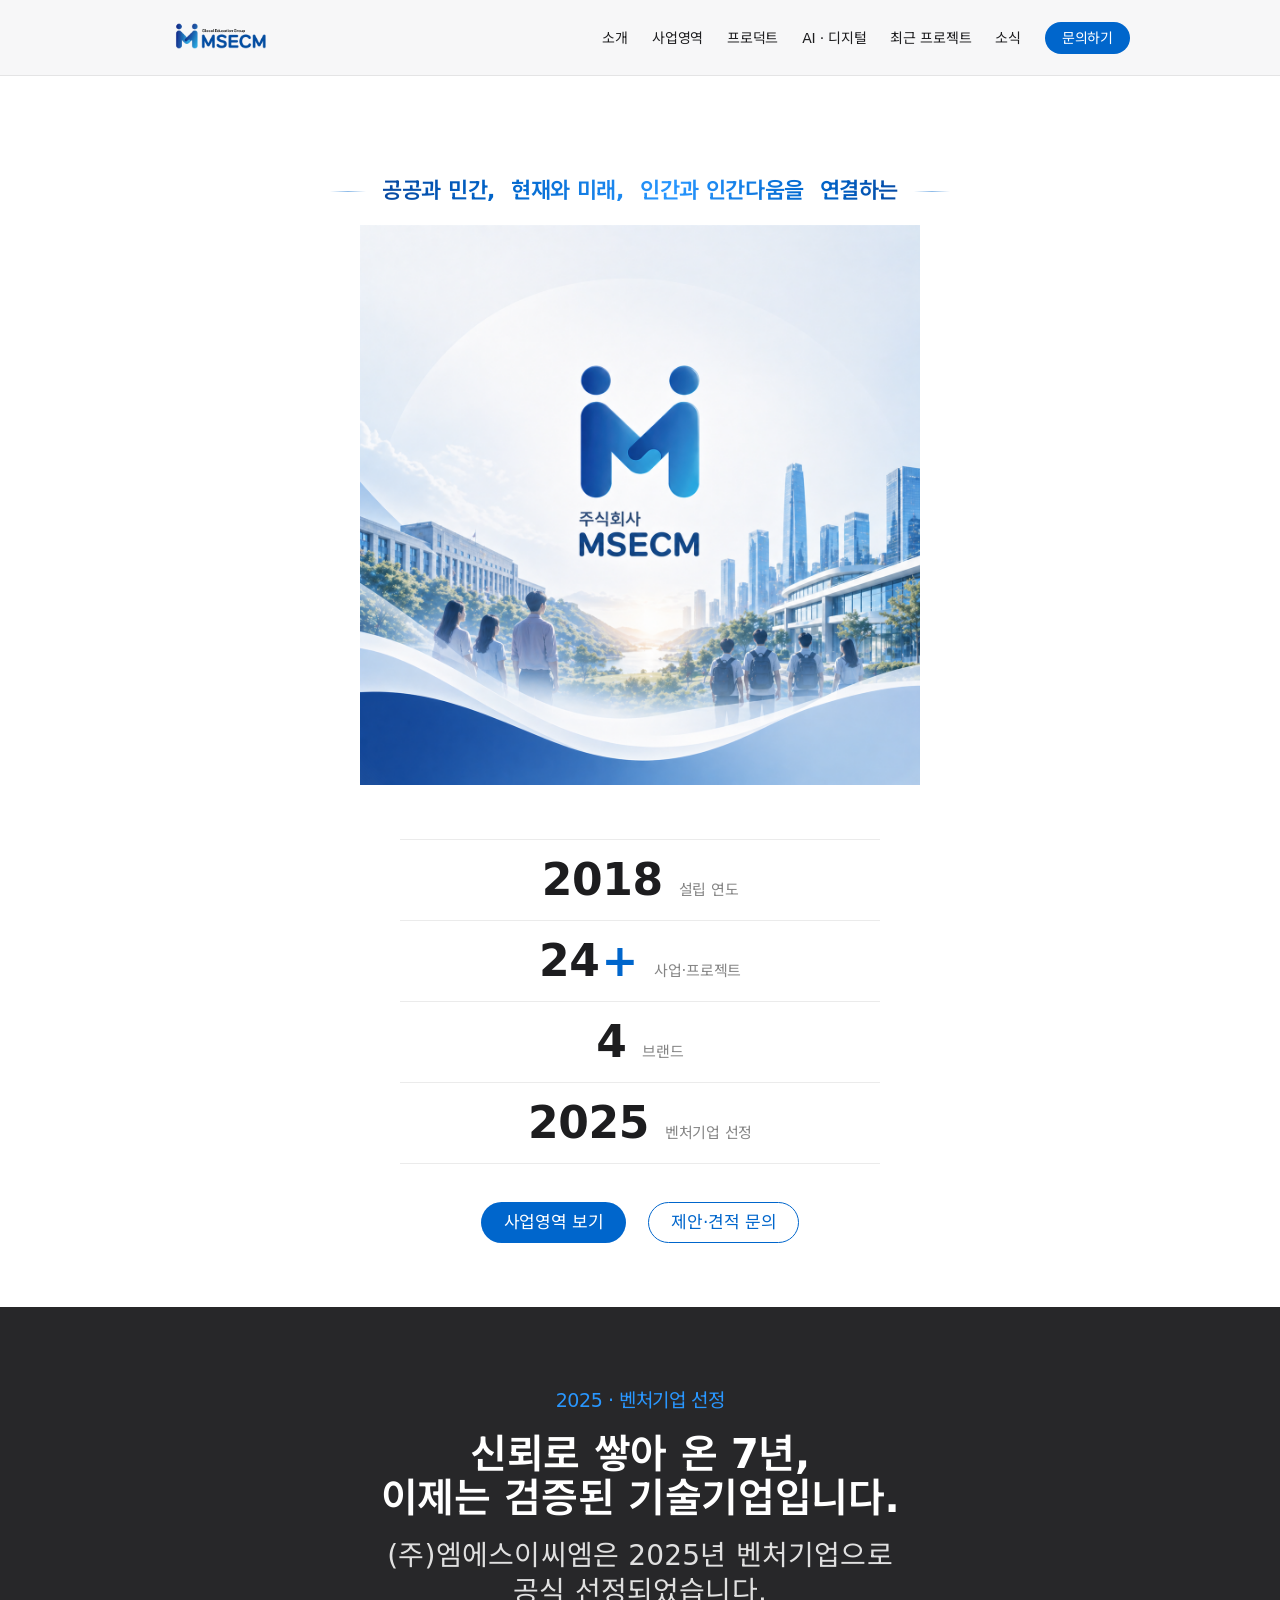
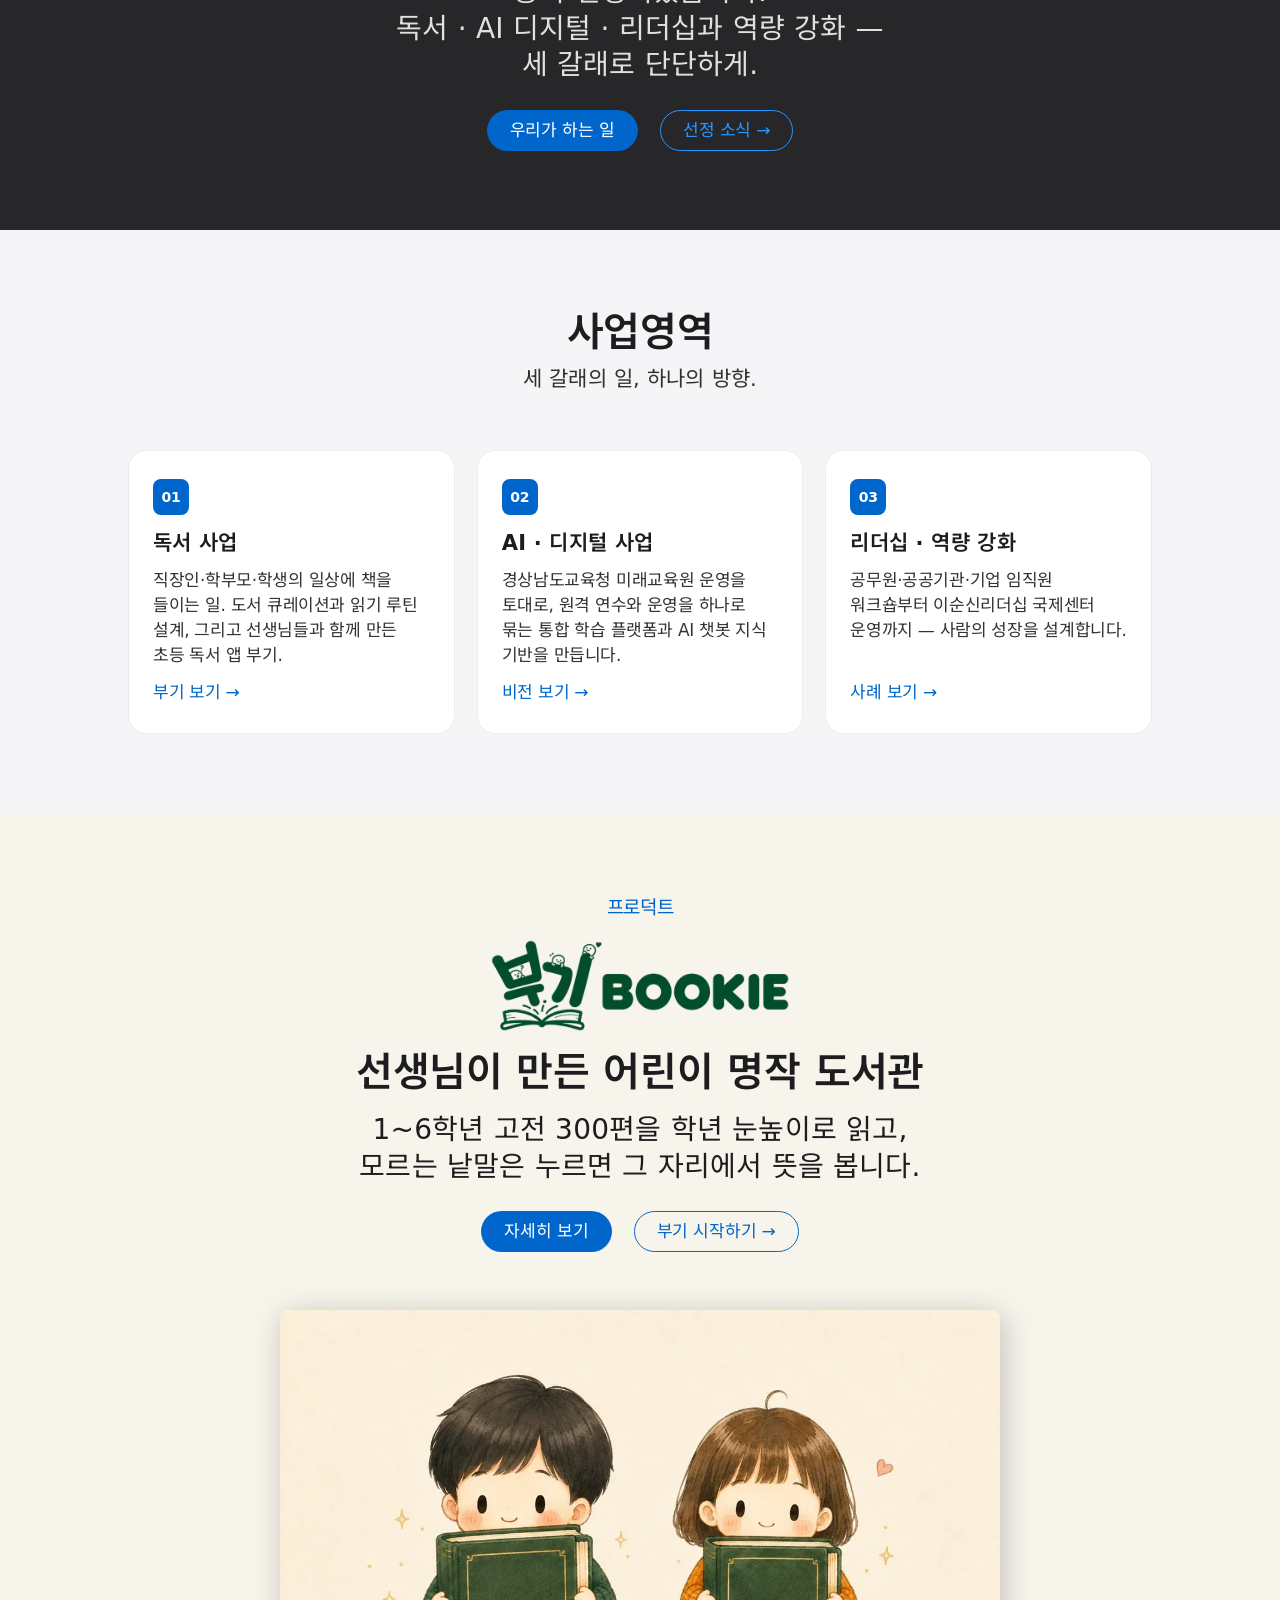
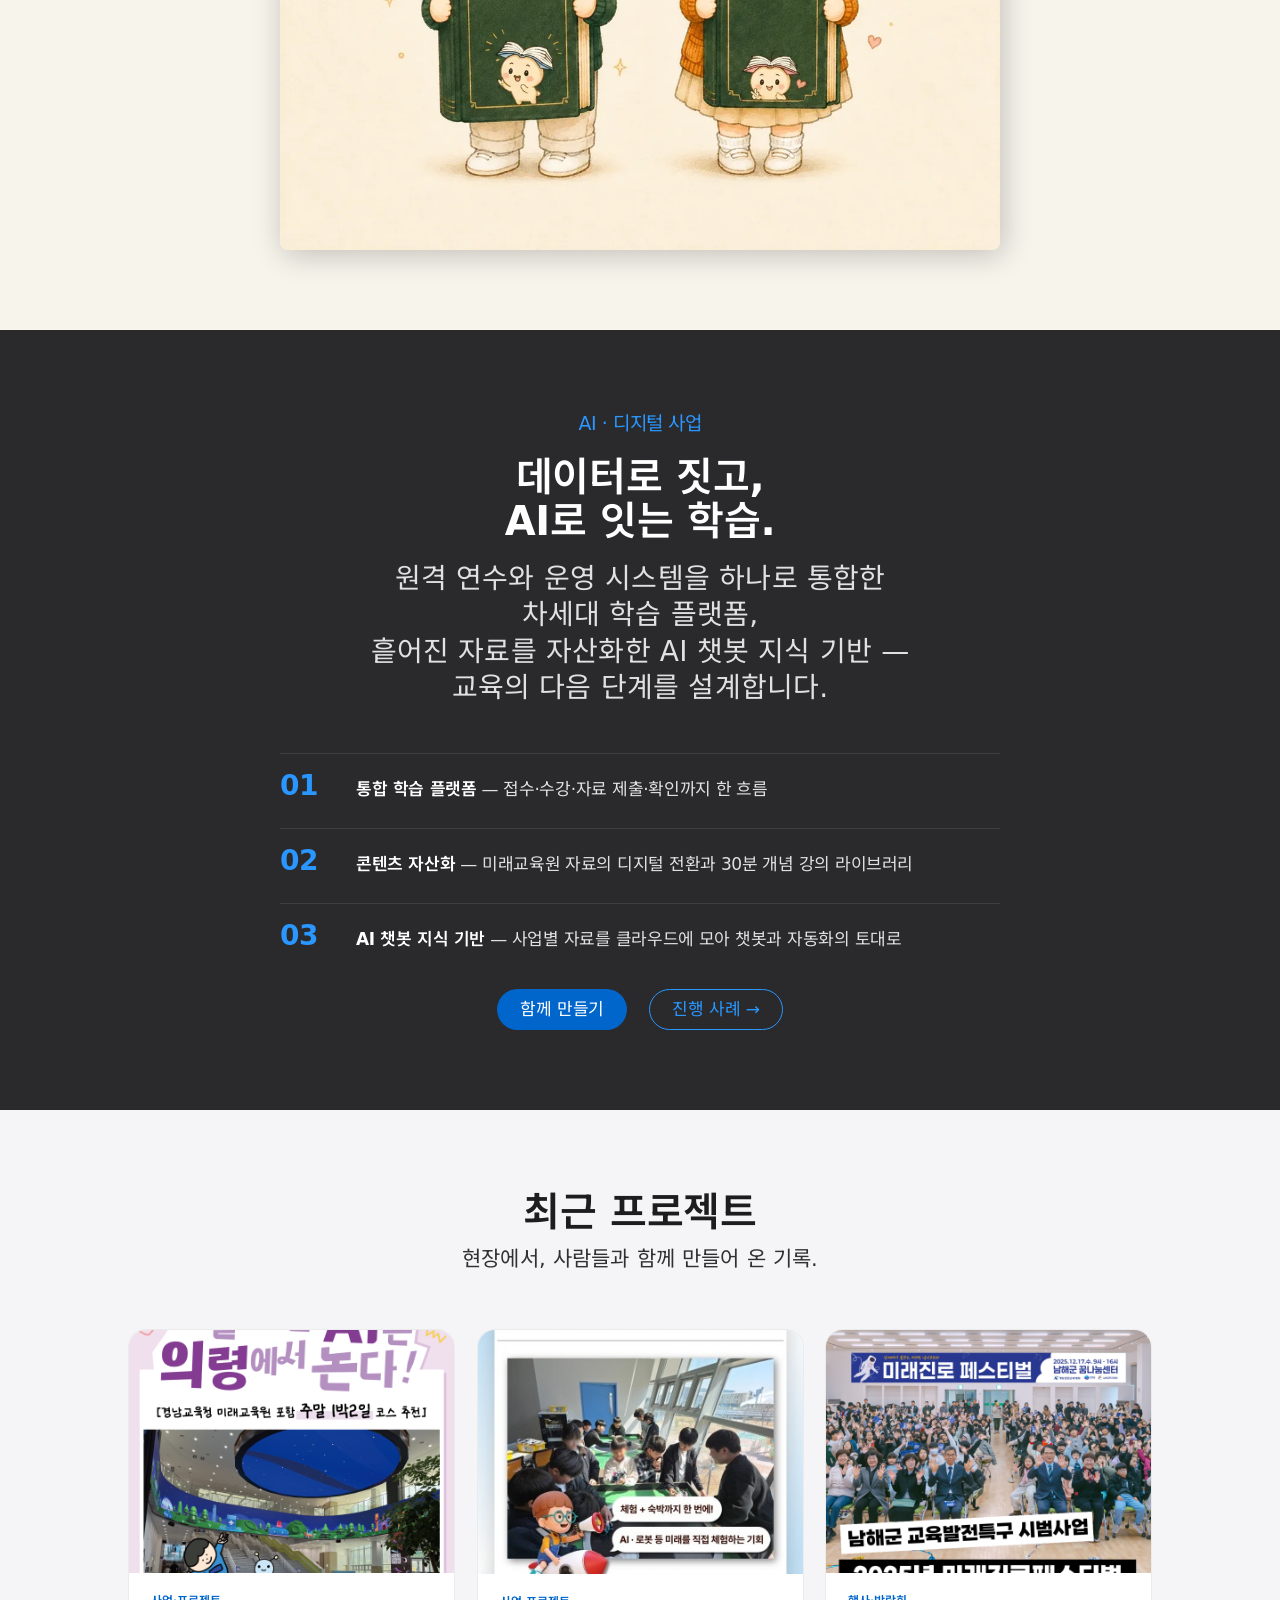
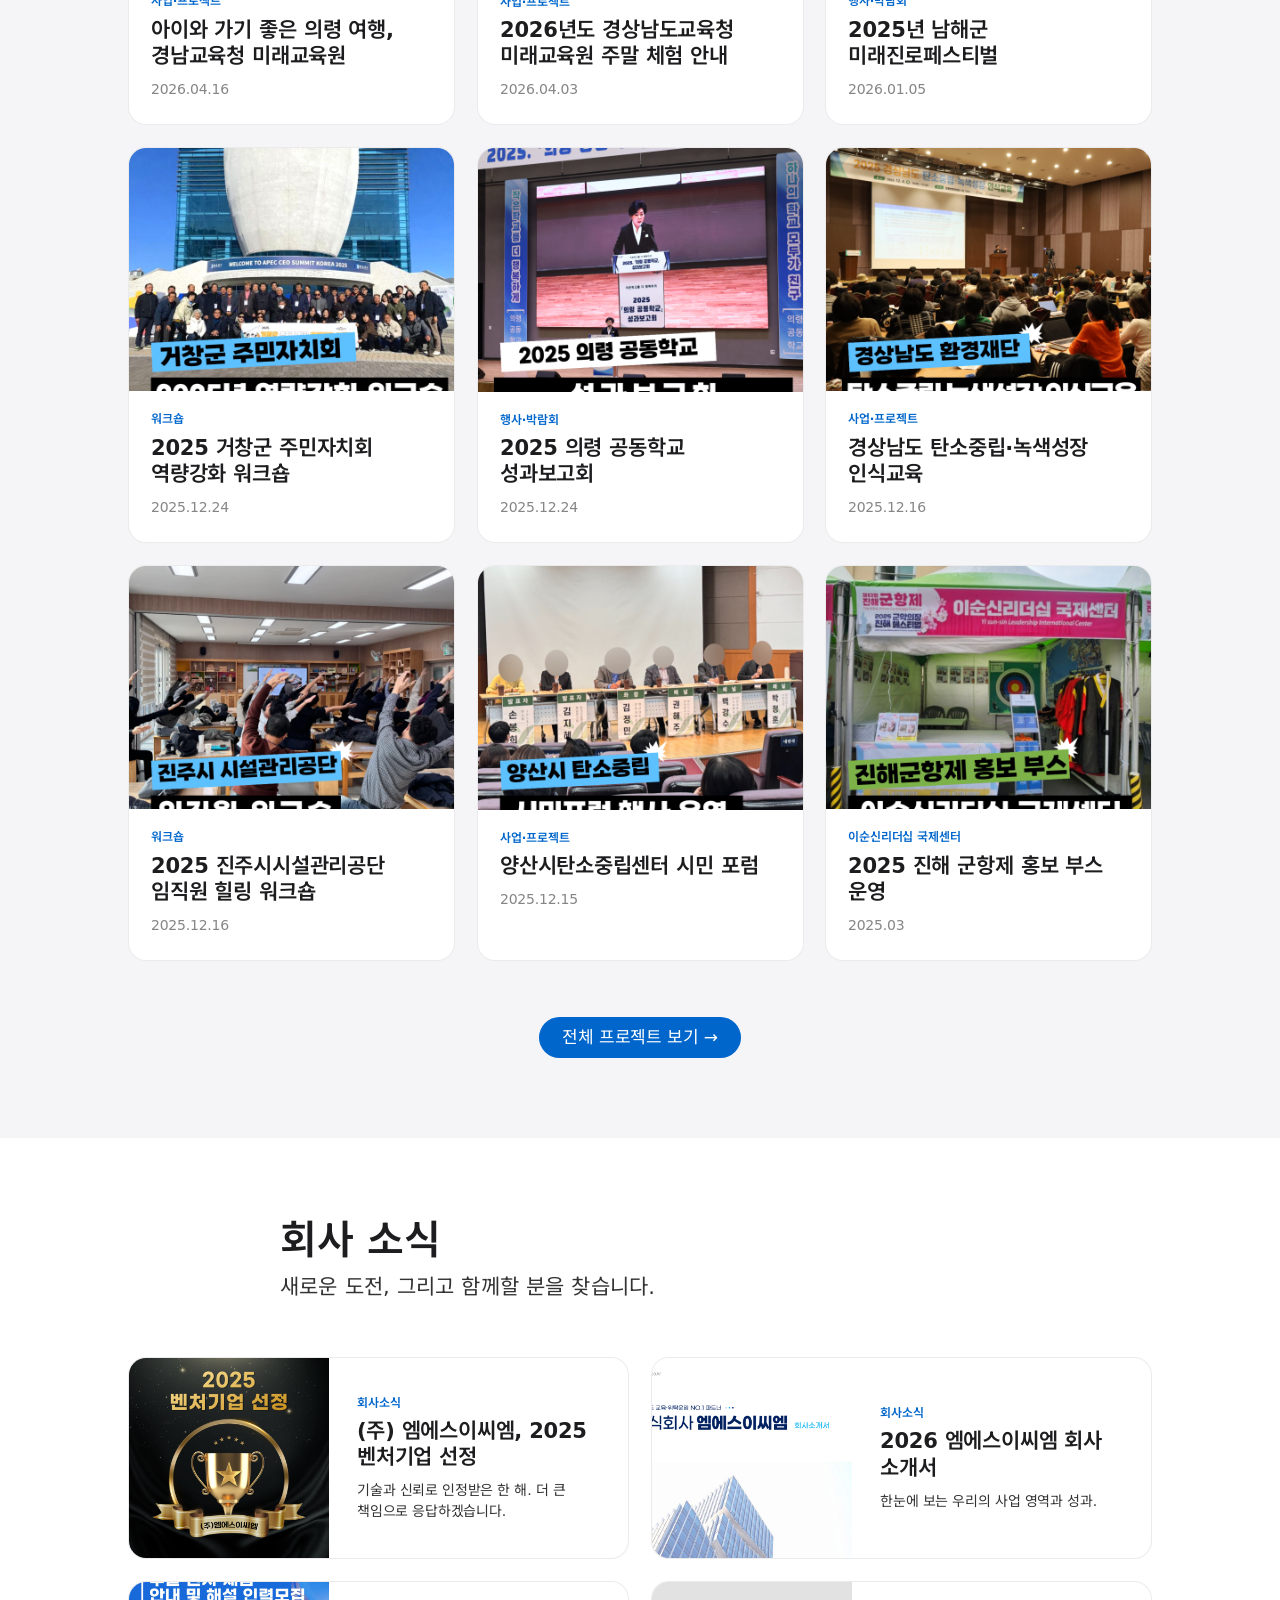
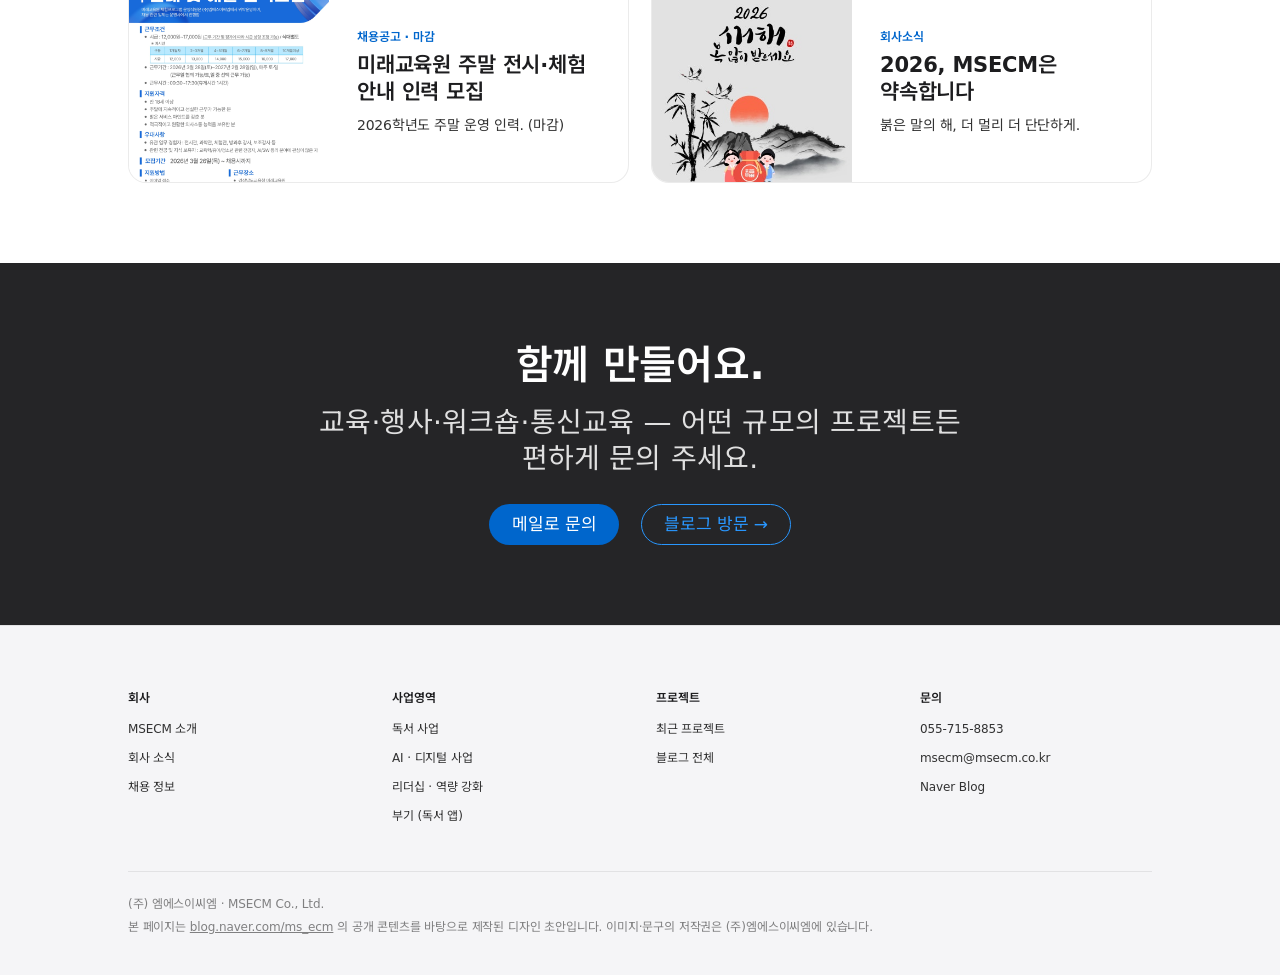
==== commit d9e1ea9c: "feat: 프로덕트 메뉴에 부기 연결, 부기 소개 페이지 추가 - 상단 메뉴에 프로덕트 > 부기 드롭다운 - 메인에 프로덕트(부기) 타일, 독서 사업 카드와 바닥글에 부기 링크 -" ====
--- a/index.html
+++ b/index.html
@@ -25,6 +25,12 @@
       <ul class="sub-nav__links">
         <li><a href="#about">소개</a></li>
         <li><a href="#business">사업영역</a></li>
+        <li class="sub-nav__menu">
+          <a href="#products" aria-haspopup="true">프로덕트</a>
+          <ul class="sub-nav__drop">
+            <li><a href="bookie/"><b>부기</b><span>어린이 명작 도서관</span></a></li>
+          </ul>
+        </li>
         <li><a href="#digital">AI · 디지털</a></li>
         <li><a href="#projects">최근 프로젝트</a></li>
         <li><a href="#news">소식</a></li>
@@ -121,9 +127,9 @@
             <h3 class="utility-card__title">독서 사업</h3>
             <p class="utility-card__text">
               직장인·학부모·학생의 일상에 책을 들이는 일.
-              도서 큐레이션과 읽기 루틴 설계, 그리고 곧 출시될 자체 독서 앱.
+              도서 큐레이션과 읽기 루틴 설계, 그리고 선생님들과 함께 만든 초등 독서 앱 부기.
             </p>
-            <a class="utility-card__link" href="#projects">사례 보기 →</a>
+            <a class="utility-card__link" href="bookie/">부기 보기 →</a>
           </article>
 
           <article class="utility-card">
@@ -144,6 +150,28 @@
             <a class="utility-card__link" href="#projects">사례 보기 →</a>
           </article>
         </div>
+      </div>
+    </section>
+
+    <!-- ────────────  PRODUCTS — 부기  ──────────── -->
+    <section class="tile tile--light product-tile" id="products">
+      <div class="tile__stack" data-reveal data-reveal-stagger>
+        <p class="tile__eyebrow">프로덕트</p>
+        <img class="product-tile__mark" src="bookie/assets/wordmark.webp" alt="부기" width="720" height="224" />
+        <h2 class="tile__headline">선생님이 만든 어린이 명작 도서관</h2>
+        <p class="tile__lede">
+          <span class="nowrap">1~6학년 고전 300편을</span> <span class="nowrap">학년 눈높이로 읽고,</span>
+          <span class="nowrap">모르는 낱말은 누르면</span> <span class="nowrap">그 자리에서 뜻을 봅니다.</span>
+        </p>
+        <div class="tile__actions">
+          <a class="pill pill--primary" href="bookie/">자세히 보기</a>
+          <a class="pill pill--ghost" href="https://bookie.io.kr" target="_blank" rel="noopener">부기 시작하기 →</a>
+        </div>
+        <figure class="product-frame product-frame--photo product-tile__film">
+          <a href="bookie/" aria-label="부기 소개 페이지로 이동">
+            <img src="bookie/assets/hero-pair.webp" alt="책을 든 부기 아이들" width="1200" height="900" loading="lazy" />
+          </a>
+        </figure>
       </div>
     </section>
 
@@ -365,6 +393,7 @@
             <li><a href="#business">독서 사업</a></li>
             <li><a href="#digital">AI · 디지털 사업</a></li>
             <li><a href="#business">리더십 · 역량 강화</a></li>
+            <li><a href="bookie/">부기 (독서 앱)</a></li>
           </ul>
         </section>
         <section class="footer__col">
--- a/styles.css
+++ b/styles.css
@@ -131,6 +131,37 @@
   letter-spacing: -0.224px;
 }
 .sub-nav__links a:hover { text-decoration: none; opacity: 0.7; }
+
+/* 프로덕트 드롭다운 */
+.sub-nav__menu { position: relative; }
+.sub-nav__drop {
+  position: absolute;
+  top: calc(100% + 14px);
+  left: 50%;
+  transform: translate(-50%, -4px);
+  min-width: 200px;
+  padding: 8px;
+  background: rgba(255, 255, 255, 0.96);
+  border: 1px solid var(--hairline);
+  border-radius: 14px;
+  box-shadow: 0 12px 30px rgba(0, 0, 0, 0.10);
+  opacity: 0;
+  visibility: hidden;
+  transition: opacity 0.18s ease, transform 0.18s ease, visibility 0.18s;
+}
+.sub-nav__drop::before { content: ""; position: absolute; left: 0; right: 0; top: -16px; height: 16px; }
+.sub-nav__menu:hover .sub-nav__drop,
+.sub-nav__menu:focus-within .sub-nav__drop { opacity: 1; visibility: visible; transform: translate(-50%, 0); }
+.sub-nav__drop a { display: grid; gap: 2px; padding: 10px 12px; border-radius: 10px; }
+.sub-nav__drop a:hover { background: var(--parchment); opacity: 1; }
+.sub-nav__drop b { font-size: 15px; font-weight: 600; color: var(--ink); }
+.sub-nav__drop span { font-size: 12px; color: var(--ink-48); }
+
+/* 프로덕트 타일 (부기) */
+.tile.product-tile { background: #f7f4ec; }
+.product-tile__mark { width: min(300px, 70vw); height: auto; }
+.product-tile__film { max-width: 640px; margin-top: 24px; }
+.product-tile__film a { display: block; }
 
 /* ──────────────────────────  PILL CTAs  ────────────────────────── */
 .pill {
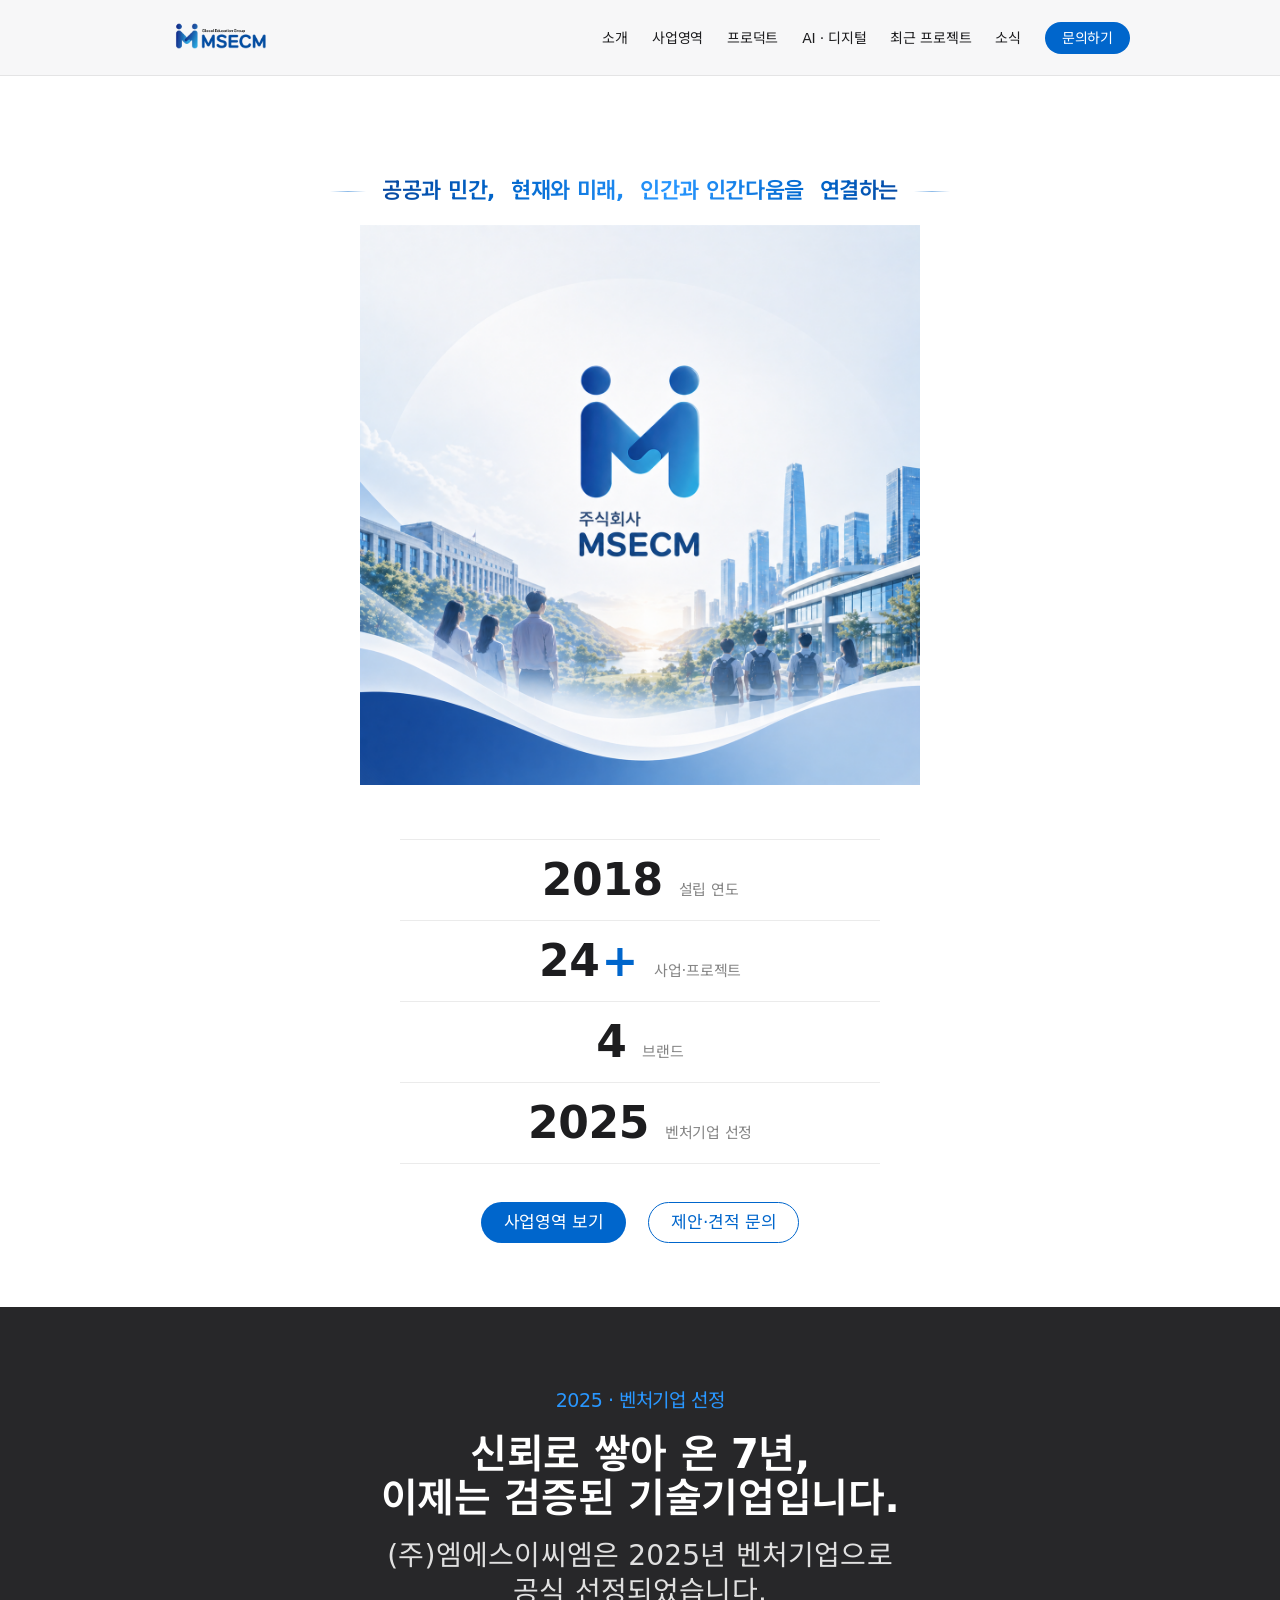
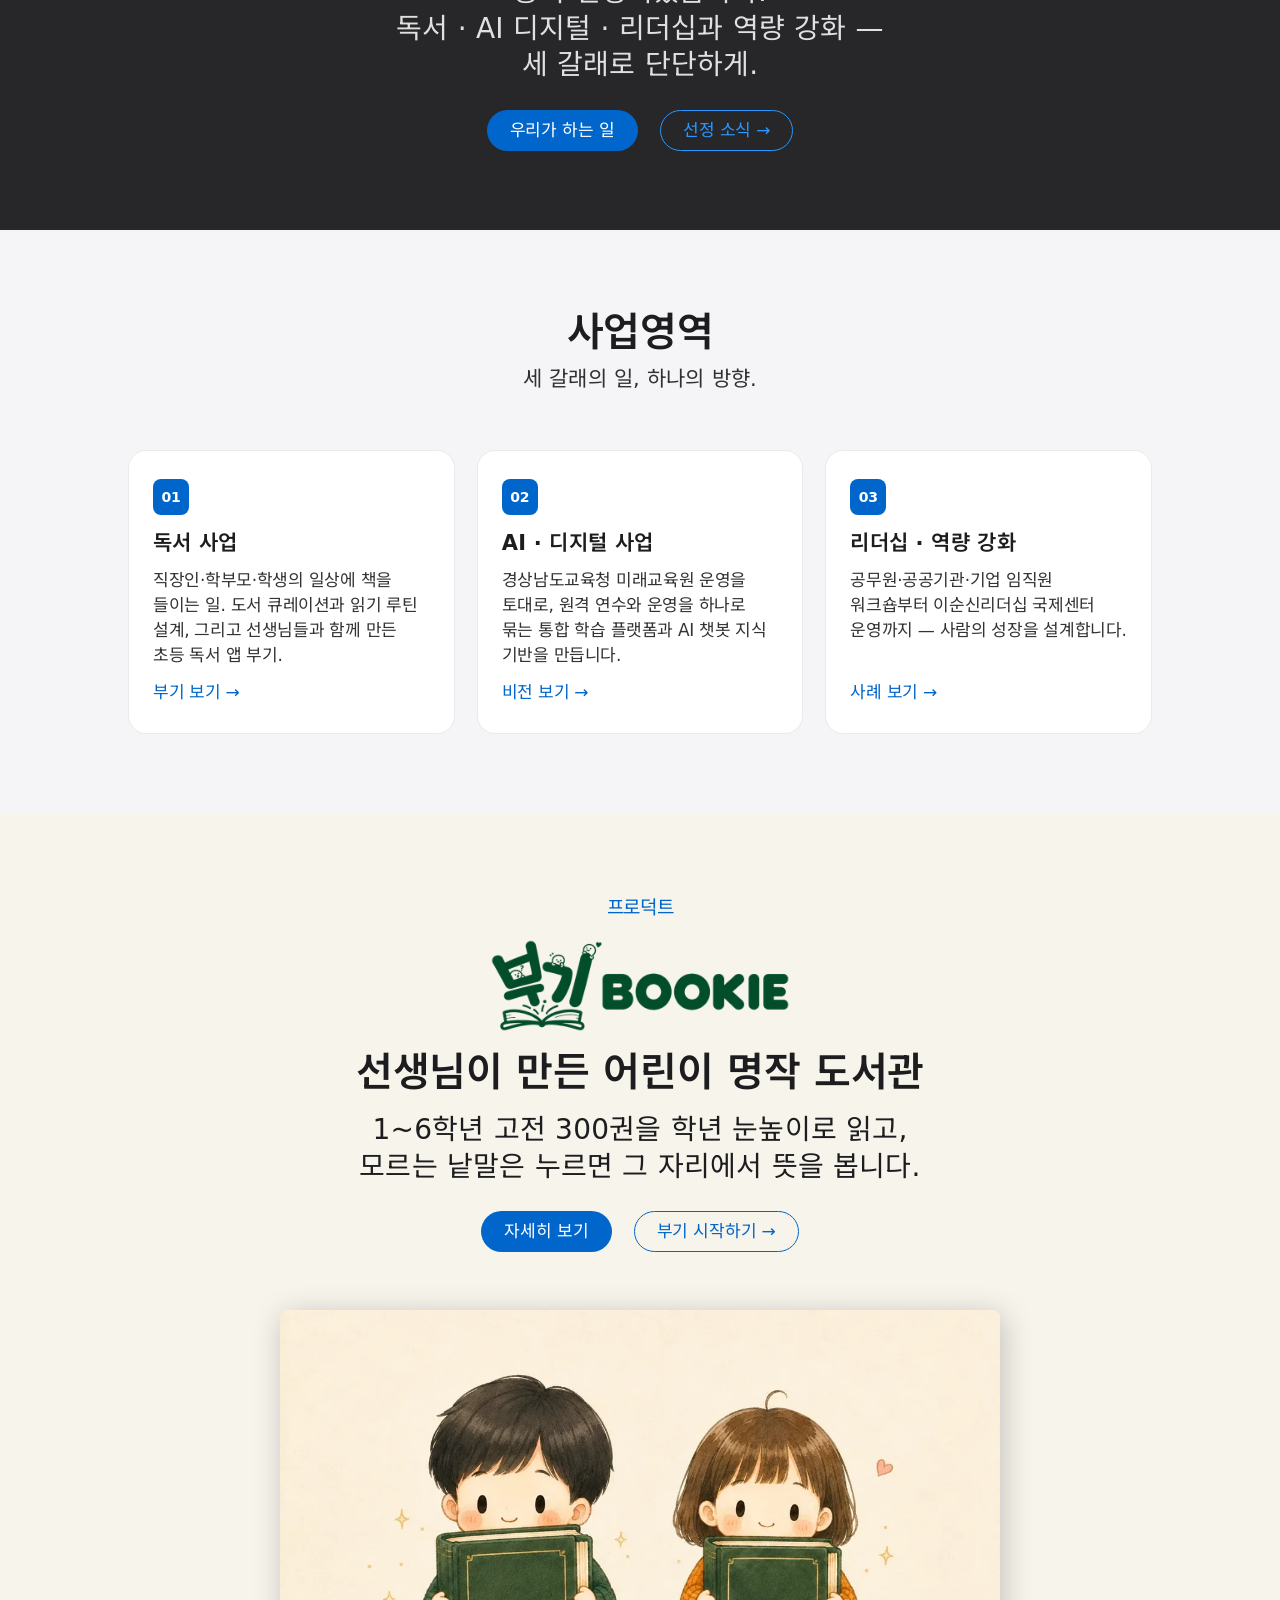
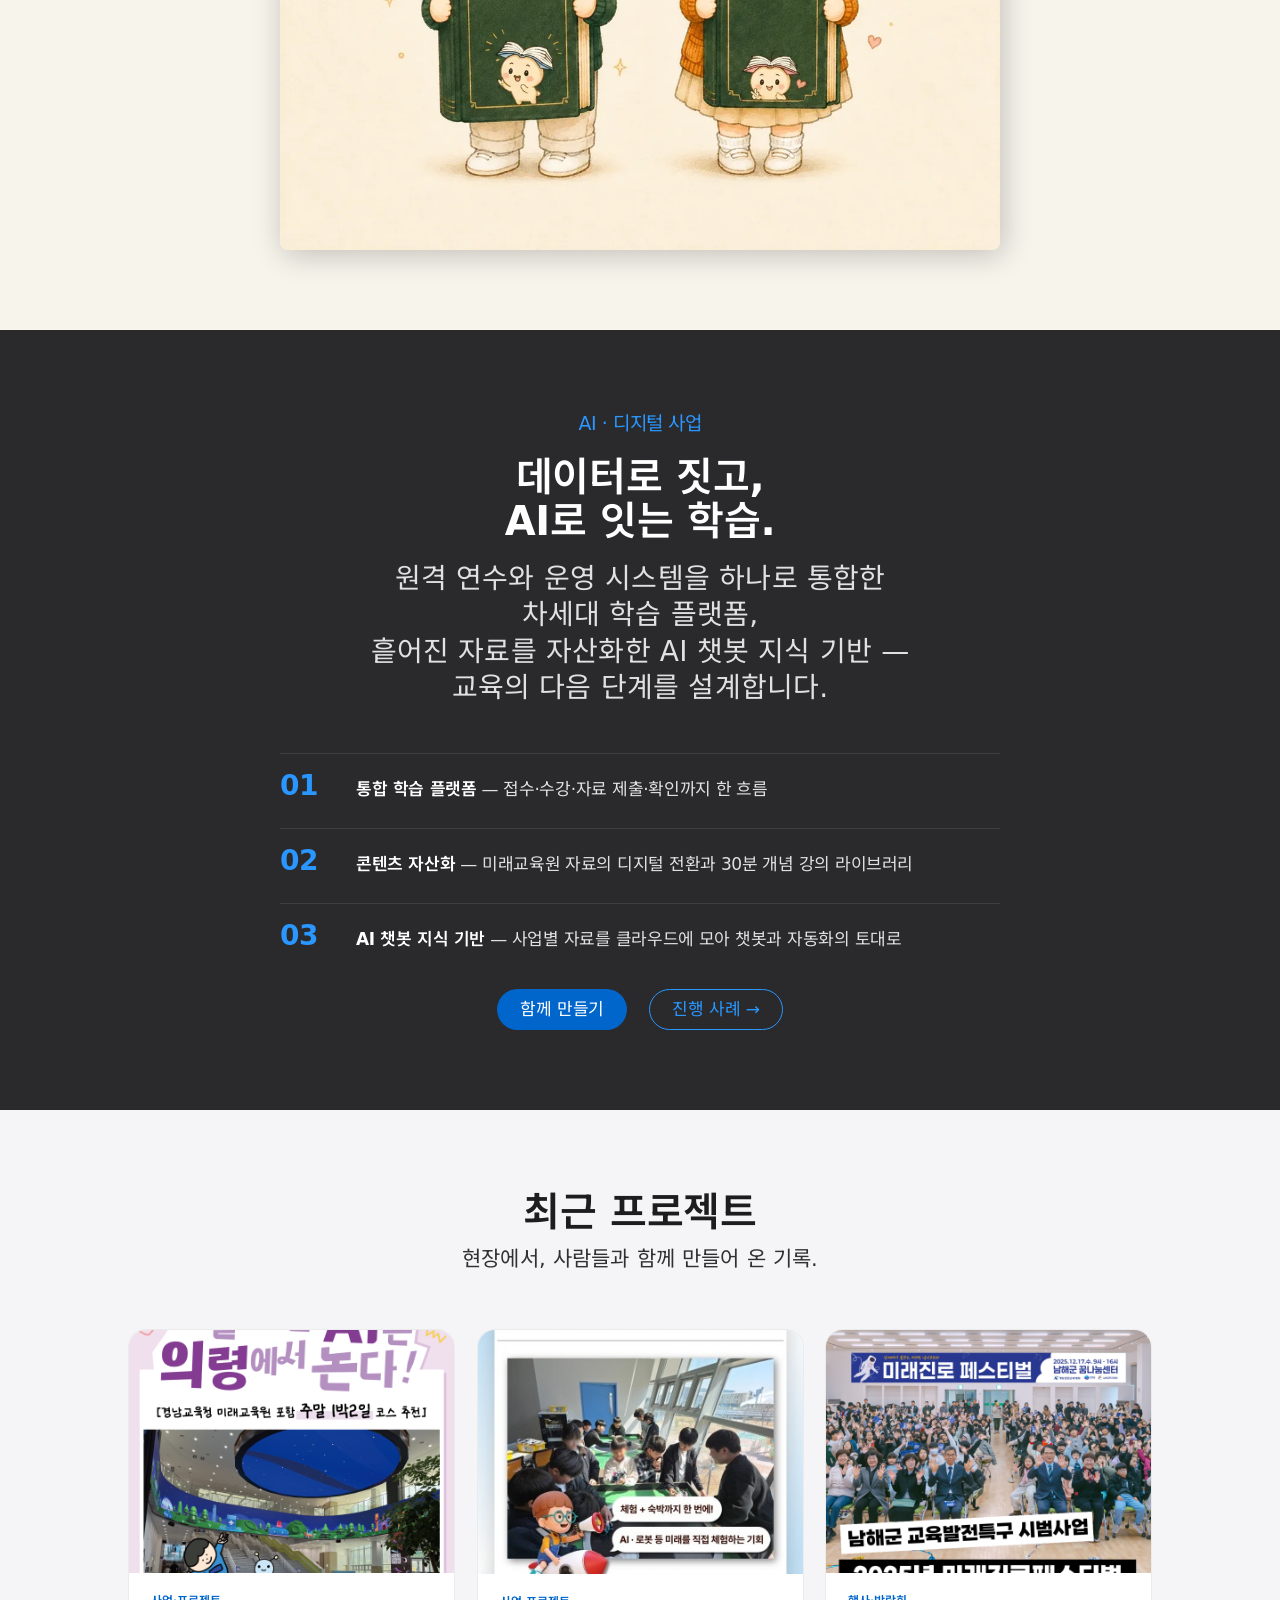
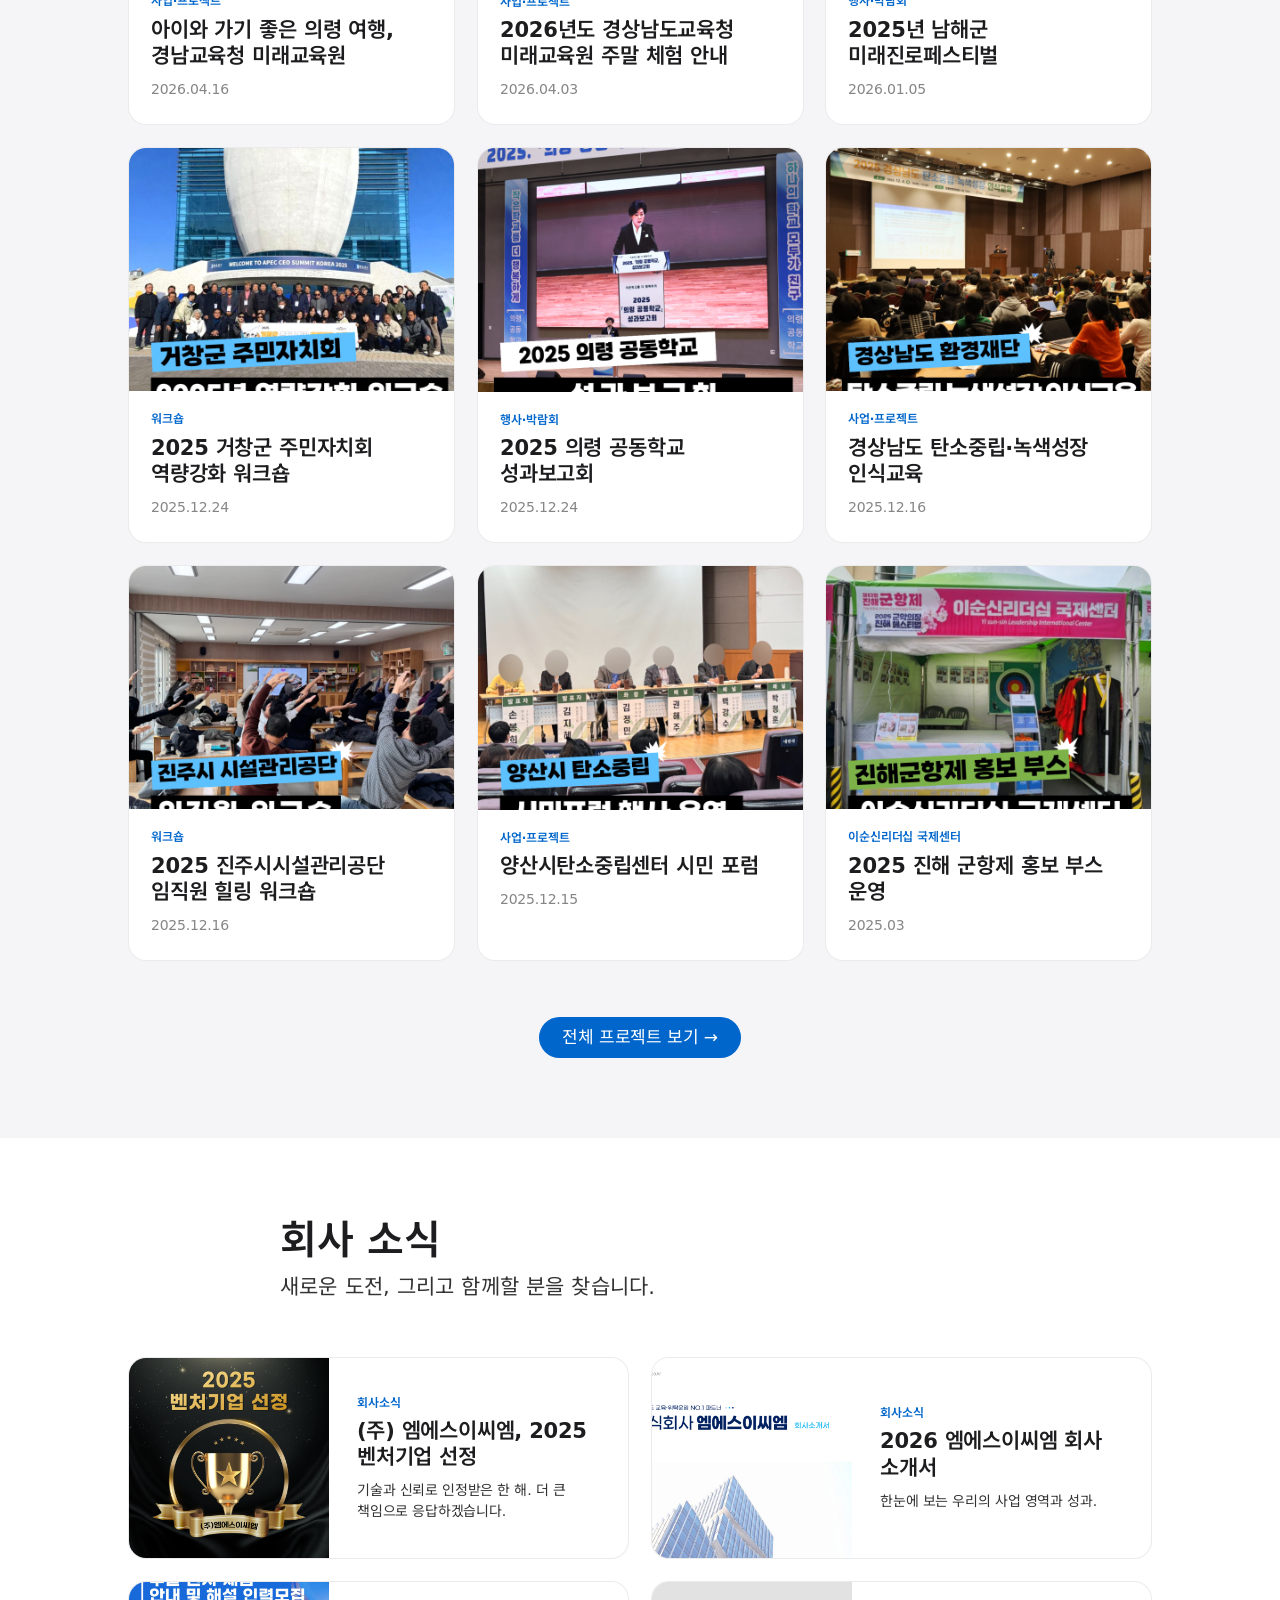
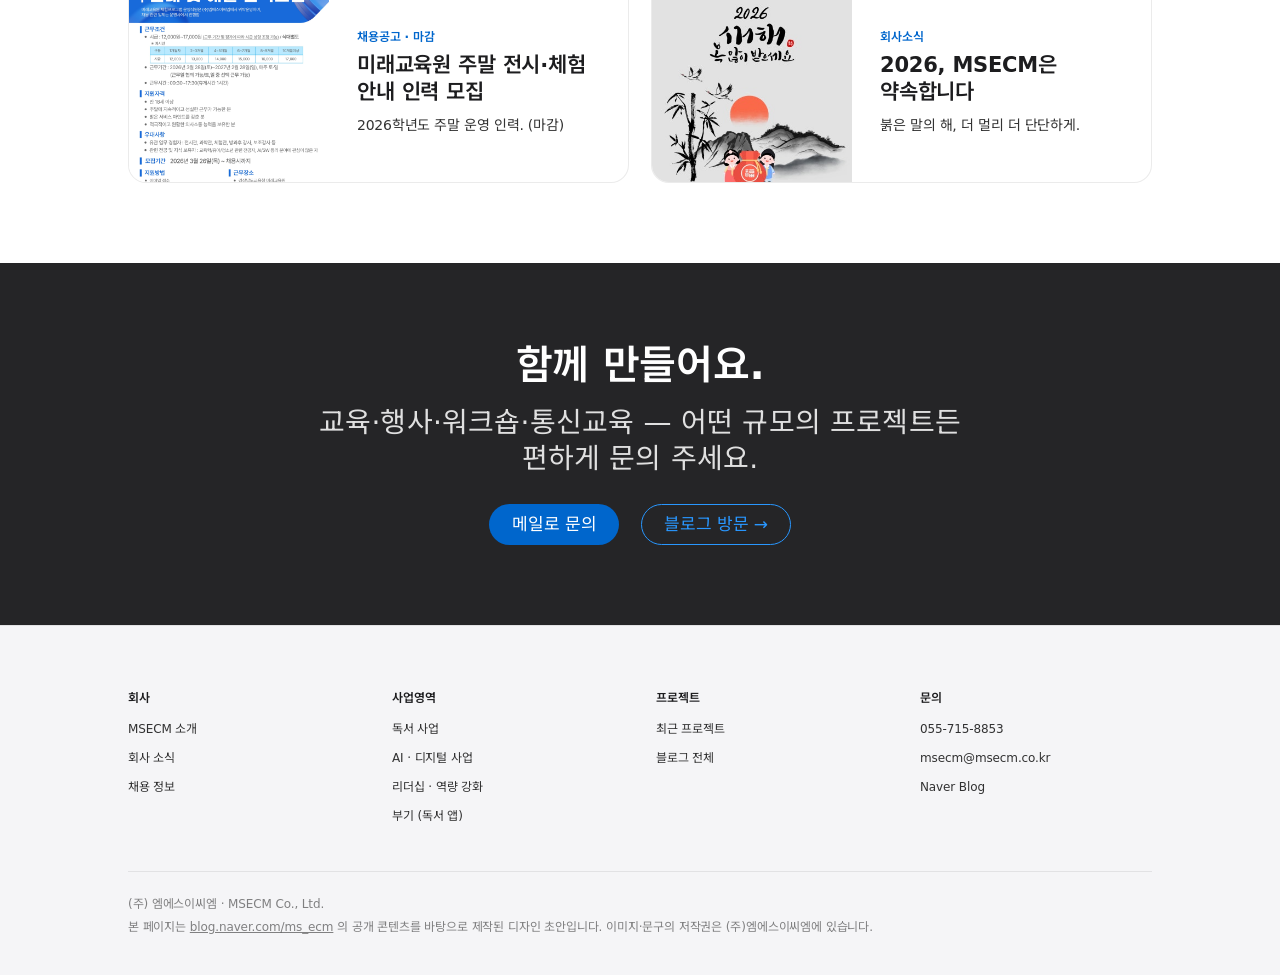
==== commit 0c3ca3cd: "부기 책 권수 표기를 300권으로 통일 Co-Authored-By: Claude Opus 5.5 <noreply@anthropic.com>" ====
--- a/index.html
+++ b/index.html
@@ -160,7 +160,7 @@
         <img class="product-tile__mark" src="bookie/assets/wordmark.webp" alt="부기" width="720" height="224" />
         <h2 class="tile__headline">선생님이 만든 어린이 명작 도서관</h2>
         <p class="tile__lede">
-          <span class="nowrap">1~6학년 고전 300편을</span> <span class="nowrap">학년 눈높이로 읽고,</span>
+          <span class="nowrap">1~6학년 고전 300권을</span> <span class="nowrap">학년 눈높이로 읽고,</span>
           <span class="nowrap">모르는 낱말은 누르면</span> <span class="nowrap">그 자리에서 뜻을 봅니다.</span>
         </p>
         <div class="tile__actions">
